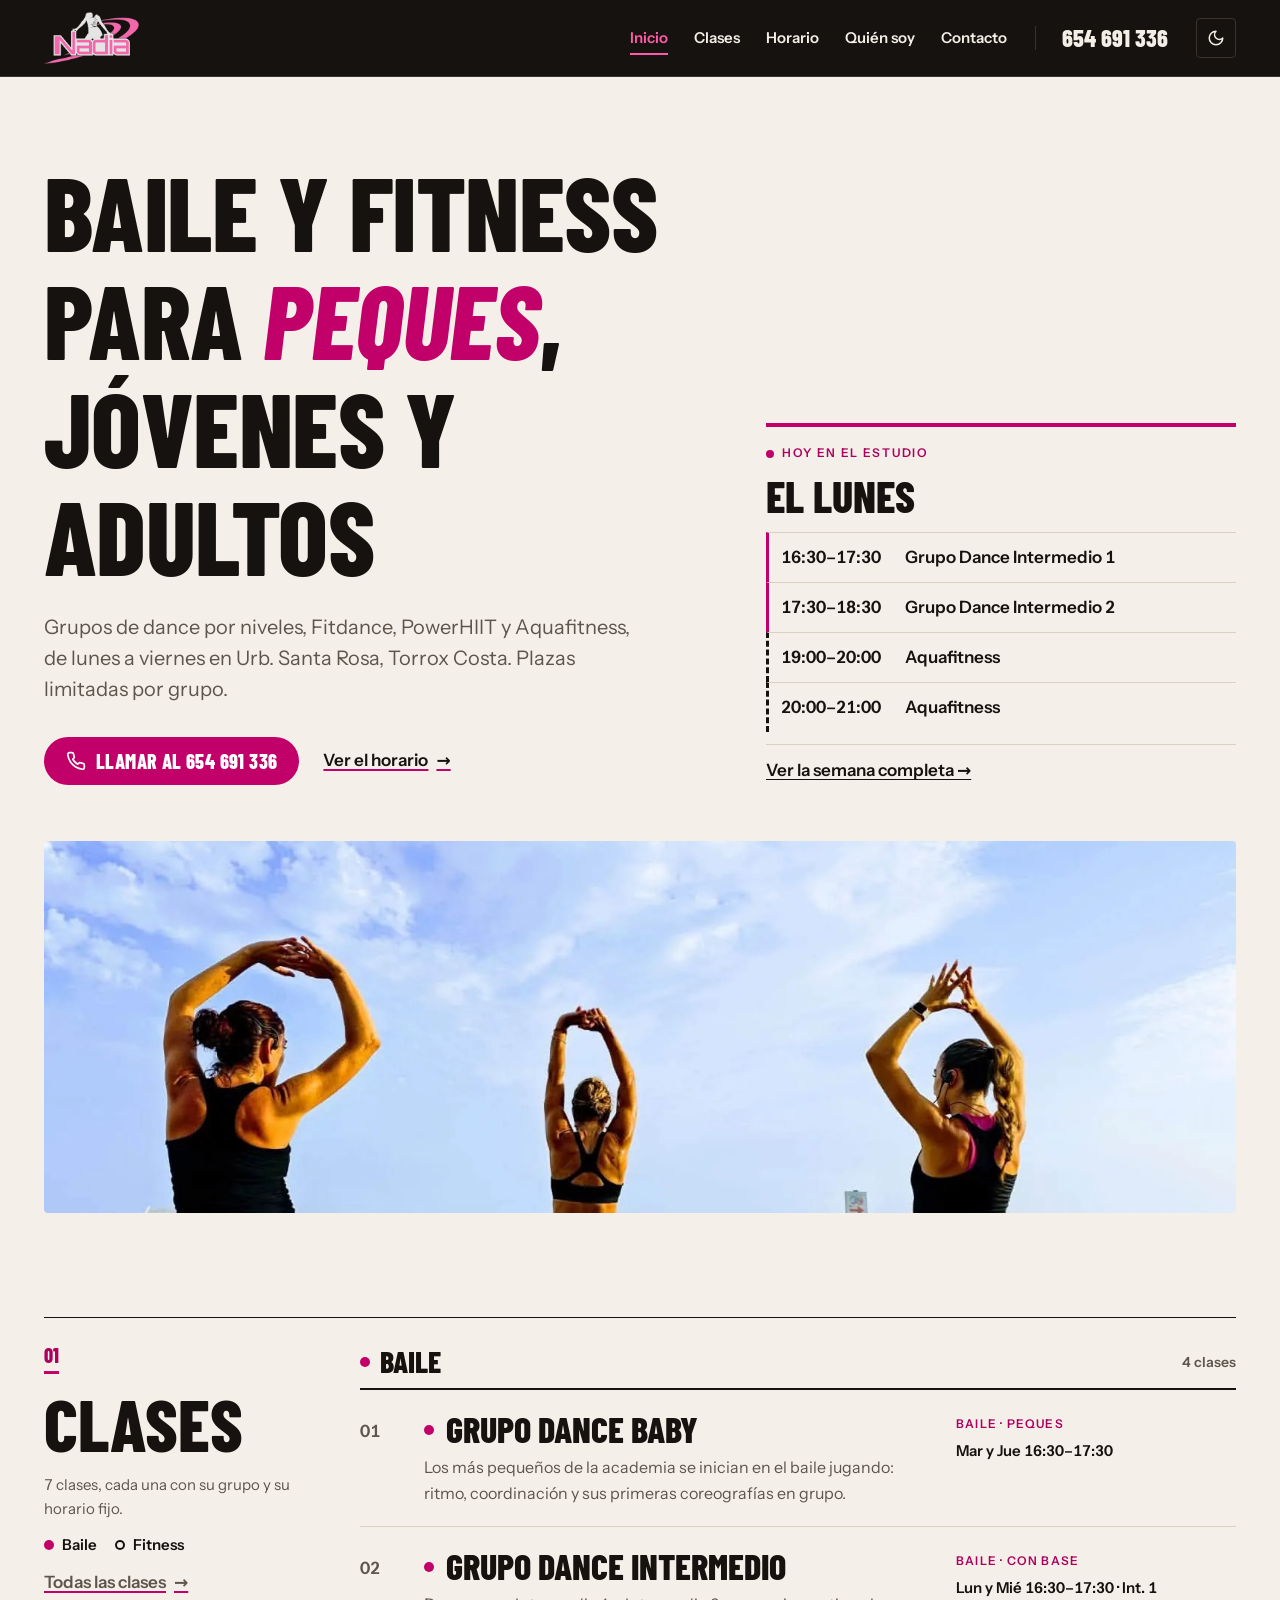
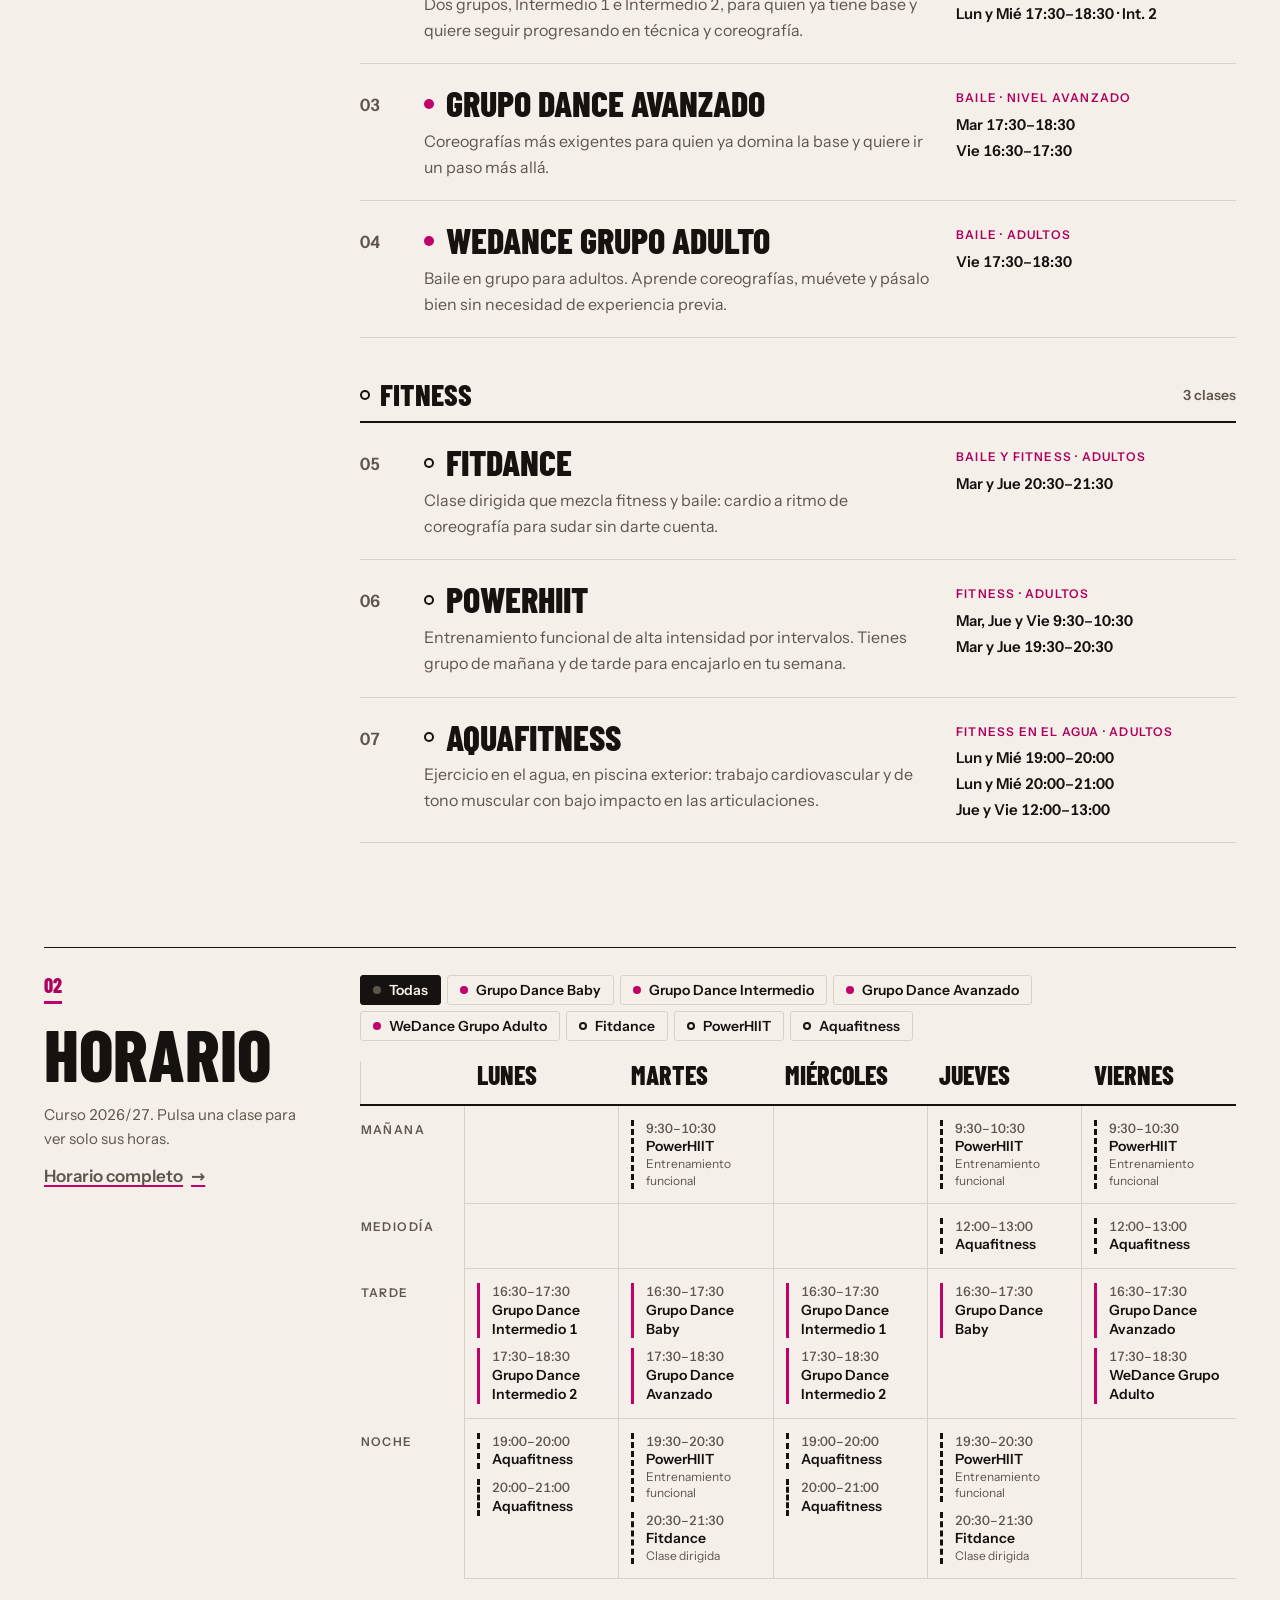
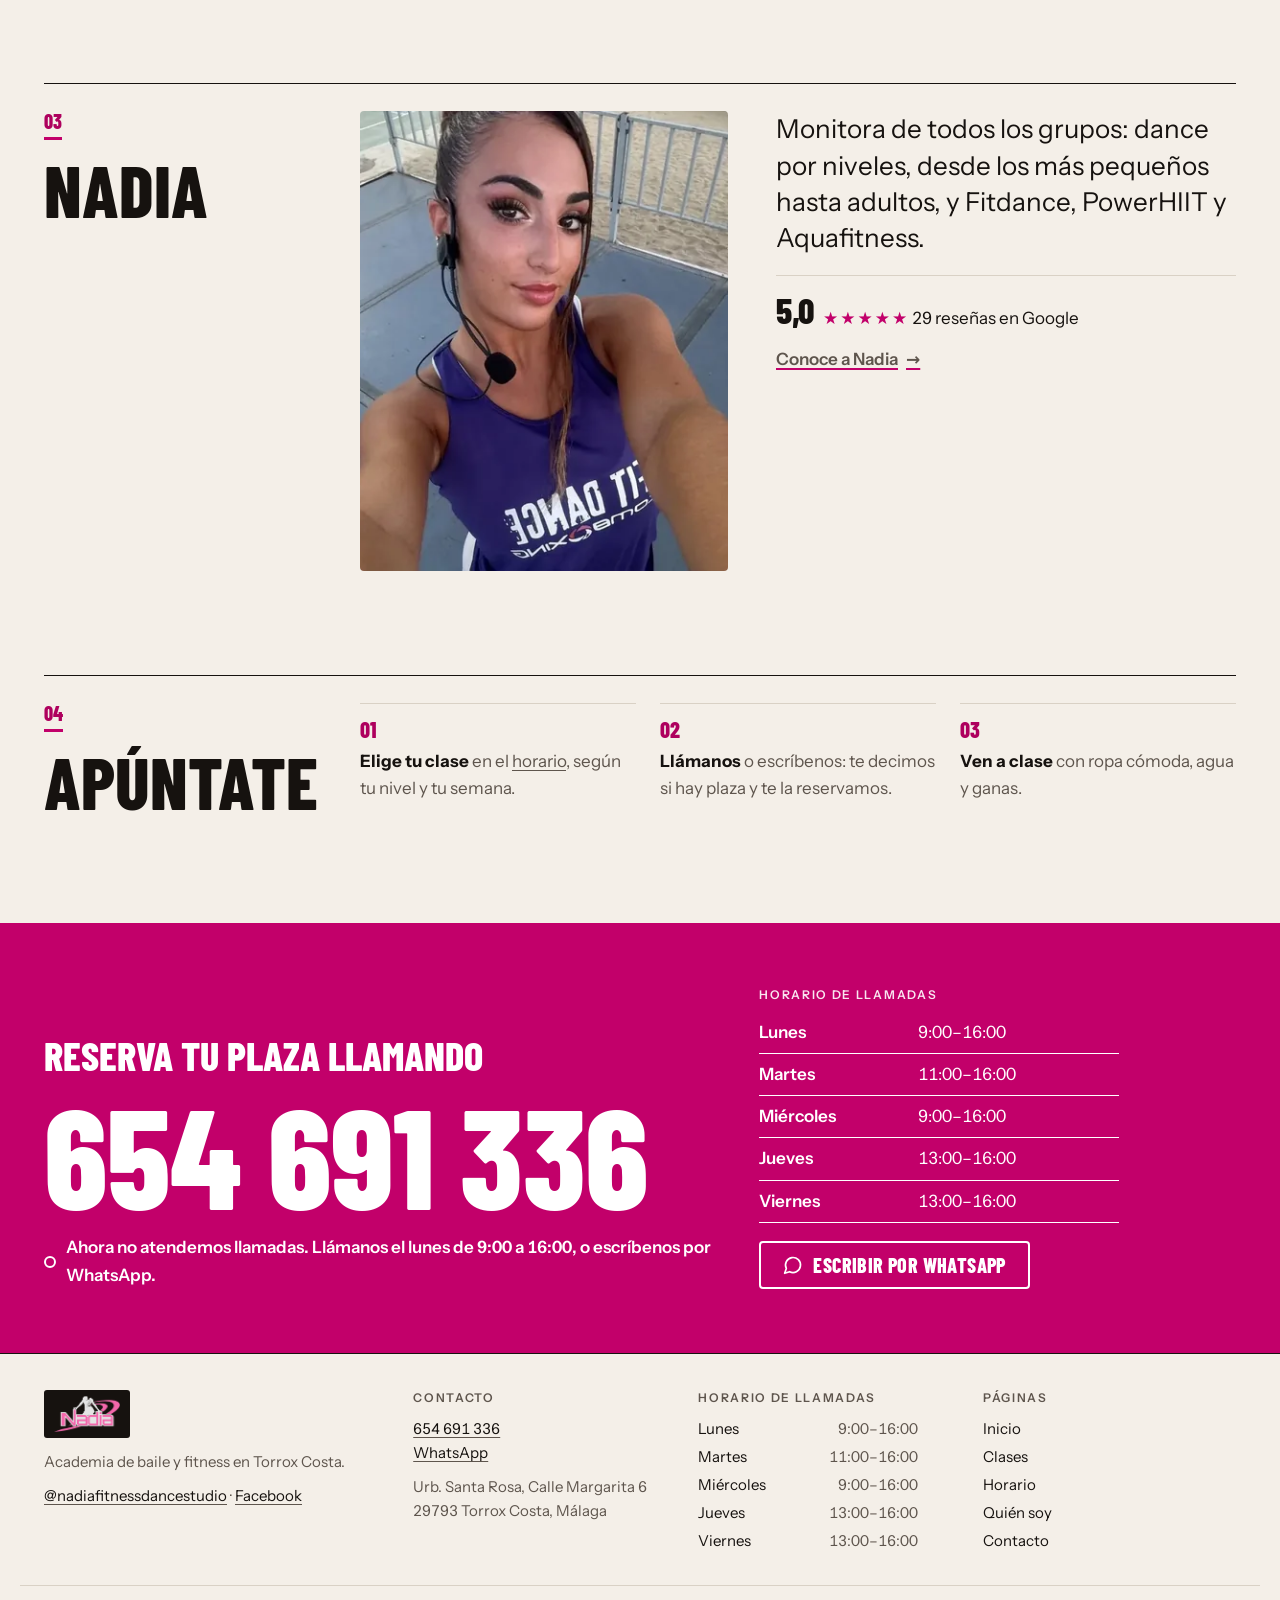
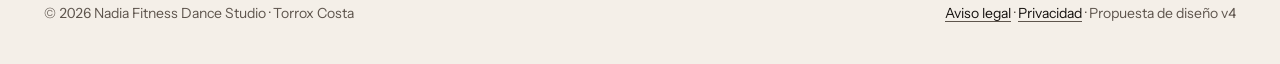
==== index.html @ 23731dae "v4: consolidated design from everything learnt in v1-v3 - v2's programme direction + v1's brand ener" ====
<!doctype html>
<html lang="es">
<head>
<meta charset="utf-8">
<meta name="viewport" content="width=device-width, initial-scale=1">
<title>Nadia Fitness Dance Studio · Baile y fitness en Torrox Costa</title>
<meta name="description" content="Academia de baile y fitness en Torrox Costa (Málaga): grupos de dance por niveles para peques, jóvenes y adultos, Fitdance, PowerHIIT y Aquafitness, de lunes a viernes.">
<!-- Design proposal v4: remove this line when it replaces the live site -->
<meta name="robots" content="noindex">
<link rel="canonical" href="https://negimaru.github.io/nadia-fitness-v4/">
<meta property="og:url" content="https://negimaru.github.io/nadia-fitness-v4/">
<meta property="og:type" content="website">
<meta property="og:locale" content="es_ES">
<meta property="og:site_name" content="Nadia Fitness Dance Studio">
<meta property="og:title" content="Nadia Fitness Dance Studio · Baile y fitness en Torrox Costa">
<meta property="og:description" content="Academia de baile y fitness en Torrox Costa (Málaga): grupos de dance por niveles para peques, jóvenes y adultos, Fitdance, PowerHIIT y Aquafitness, de lunes a viernes.">
<meta property="og:image" content="https://negimaru.github.io/nadia-fitness-v4/assets/img/og-nadia-fitness.jpg">
<meta property="og:image:width" content="1200">
<meta property="og:image:height" content="630">
<meta property="og:image:alt" content="Logotipo de Nadia Fitness Dance Studio sobre bailarines">
<meta name="twitter:card" content="summary_large_image">
<meta name="theme-color" content="#16120F">
<link rel="icon" href="assets/img/favicon.svg?v=2" type="image/svg+xml">
<link rel="apple-touch-icon" href="assets/img/apple-touch-icon.png">
<link rel="manifest" href="site.webmanifest">
<script>document.documentElement.classList.add("js");try{var t=localStorage.getItem("nf4-theme");if(t)document.documentElement.setAttribute("data-theme",t)}catch(e){}</script>
<link rel="preload" href="assets/fonts/barlow-condensed-800-normal-latin.woff2" as="font" type="font/woff2" crossorigin>
<link rel="preload" href="assets/fonts/instrument-sans-normal-latin.woff2" as="font" type="font/woff2" crossorigin>
<link rel="stylesheet" href="assets/css/fonts.css?v=1">
<link rel="stylesheet" href="assets/css/site.css?v=2">
<script type="application/ld+json">{"@context": "https://schema.org", "@type": "SportsActivityLocation", "name": "Nadia Fitness Dance Studio", "description": "Academia de baile y fitness en Torrox Costa: grupos de dance por niveles, Fitdance, PowerHIIT y Aquafitness.", "url": "https://negimaru.github.io/nadia-fitness-v4/", "telephone": "+34654691336", "image": "https://negimaru.github.io/nadia-fitness-v4/assets/img/og-nadia-fitness.jpg", "address": {"@type": "PostalAddress", "streetAddress": "Urb. Santa Rosa, Calle Margarita 6", "postalCode": "29793", "addressLocality": "Torrox Costa", "addressRegion": "Málaga", "addressCountry": "ES"}, "geo": {"@type": "GeoCoordinates", "latitude": 36.734952643097586, "longitude": -3.973681796403784}, "hasMap": "https://maps.app.goo.gl/jp69zpacG6Zni4Du5", "areaServed": ["Torrox", "Torrox Costa", "Nerja", "Algarrobo"], "sameAs": ["https://www.instagram.com/nadiafitnessdancestudio/", "https://www.facebook.com/profile.php?id=61571423443783"], "openingHoursSpecification": [{"@type": "OpeningHoursSpecification", "dayOfWeek": ["Monday", "Tuesday", "Wednesday", "Thursday", "Friday"], "opens": "09:30", "closes": "21:30"}], "makesOffer": [{"@type": "Offer", "itemOffered": {"@type": "Service", "name": "Grupo Dance Baby", "description": "Los más pequeños de la academia se inician en el baile jugando: ritmo, coordinación y sus primeras coreografías en grupo."}}, {"@type": "Offer", "itemOffered": {"@type": "Service", "name": "Grupo Dance Intermedio", "description": "Dos grupos, Intermedio 1 e Intermedio 2, para quien ya tiene base y quiere seguir progresando en técnica y coreografía."}}, {"@type": "Offer", "itemOffered": {"@type": "Service", "name": "Grupo Dance Avanzado", "description": "Coreografías más exigentes para quien ya domina la base y quiere ir un paso más allá."}}, {"@type": "Offer", "itemOffered": {"@type": "Service", "name": "WeDance Grupo Adulto", "description": "Baile en grupo para adultos. Aprende coreografías, muévete y pásalo bien sin necesidad de experiencia previa."}}, {"@type": "Offer", "itemOffered": {"@type": "Service", "name": "Fitdance", "description": "Clase dirigida que mezcla fitness y baile: cardio a ritmo de coreografía para sudar sin darte cuenta."}}, {"@type": "Offer", "itemOffered": {"@type": "Service", "name": "PowerHIIT", "description": "Entrenamiento funcional de alta intensidad por intervalos. Tienes grupo de mañana y de tarde para encajarlo en tu semana."}}, {"@type": "Offer", "itemOffered": {"@type": "Service", "name": "Aquafitness", "description": "Ejercicio en el agua, en piscina exterior: trabajo cardiovascular y de tono muscular con bajo impacto en las articulaciones."}}]}</script>
<script src="assets/js/site.js?v=1" defer></script>
</head>
<body>
<a class="skip" href="#main">Saltar al contenido</a>
<header class="band">
<div class="wrap band-in">
<a class="brand" href="./"><img src="assets/img/logo.png" alt="Nadia Fitness Dance Studio, inicio" width="110" height="60"></a>
<nav class="nav" aria-label="Principal">
<button class="burger" type="button" aria-expanded="false" aria-controls="menu" aria-label="Abrir menú"><span></span><span></span><span></span></button>
<ul id="menu"><li><a href="./" aria-current="page"><span class="n n-blank" aria-hidden="true">00</span>Inicio</a></li><li><a href="clases/"><span class="n" aria-hidden="true">01</span>Clases</a></li><li><a href="horario/"><span class="n" aria-hidden="true">02</span>Horario</a></li><li><a href="quien-soy/"><span class="n" aria-hidden="true">03</span>Quién soy</a></li><li><a href="contacto/"><span class="n" aria-hidden="true">04</span>Contacto</a></li><li class="menu-phone"><a href="tel:+34654691336">654 691 336</a></li></ul>
</nav>
<a class="band-phone" href="tel:+34654691336">654 691 336</a>
<button class="theme" type="button" aria-label="Cambiar a modo oscuro"><svg class="i i-moon" viewBox="0 0 24 24" fill="none" stroke="currentColor" stroke-width="2" stroke-linecap="round" stroke-linejoin="round" aria-hidden="true"><path d="M12 3a6 6 0 0 0 9 9 9 9 0 1 1-9-9Z"/></svg><svg class="i i-sun" viewBox="0 0 24 24" fill="none" stroke="currentColor" stroke-width="2" stroke-linecap="round" stroke-linejoin="round" aria-hidden="true"><circle cx="12" cy="12" r="4"/><path d="M12 2v2M12 20v2M4.93 4.93l1.41 1.41M17.66 17.66l1.41 1.41M2 12h2M20 12h2M6.34 17.66l-1.41 1.41M19.07 4.93l-1.41 1.41"/></svg></button>
</div>
</header>
<main id="main">
<section class="hero wrap">
<div class="hero-copy">
<h1>Baile y fitness para <em>peques</em>, jóvenes y adultos</h1>
<p class="lead">Grupos de dance por niveles, Fitdance, PowerHIIT y Aquafitness, de lunes a viernes en Urb. Santa Rosa, Torrox Costa. Plazas limitadas por grupo.</p>
<p class="hero-actions"><a class="btn-primary" href="tel:+34654691336"><svg class="i" viewBox="0 0 24 24" fill="none" stroke="currentColor" stroke-width="2" stroke-linecap="round" stroke-linejoin="round" aria-hidden="true"><path d="M22 16.92v3a2 2 0 0 1-2.18 2 19.79 19.79 0 0 1-8.63-3.07 19.5 19.5 0 0 1-6-6 19.79 19.79 0 0 1-3.07-8.67A2 2 0 0 1 4.11 2h3a2 2 0 0 1 2 1.72 12.84 12.84 0 0 0 .7 2.81 2 2 0 0 1-.45 2.11L8.09 9.91a16 16 0 0 0 6 6l1.27-1.27a2 2 0 0 1 2.11-.45 12.84 12.84 0 0 0 2.81.7A2 2 0 0 1 22 16.92z"/></svg>Llamar al 654 691 336</a><a class="link-cta" href="horario/">Ver el horario <span aria-hidden="true">→</span></a></p>
</div>
<aside class="today" aria-labelledby="today-title">
<p class="label"><span class="live" aria-hidden="true"></span>Hoy en el estudio</p>
<h2 class="today-date" id="today-title">De lunes a viernes</h2>
<p class="today-fallback">Clases de 9:30 a 21:30.</p>
<ol class="today-list"></ol>
<p class="today-foot"><a href="horario/">Ver la semana completa →</a></p>
</aside>
</section>
<figure class="wrap banner"><img class="banner-img" src="assets/img/clase-aire-libre-1.webp" srcset="assets/img/clase-aire-libre-1-800.webp 800w, assets/img/clase-aire-libre-1.webp 1600w" sizes="(max-width: 860px) 100vw, 1200px" alt="Tres monitoras de espaldas, con los brazos en alto, dirigen una clase de baile al aire libre junto al mar" width="1600" height="500" loading="lazy"></figure>
<section class="sec wrap" id="clases" aria-labelledby="clases-title">
<div class="sec-label"><span class="sec-num">01</span><h2 id="clases-title">Clases</h2><p>7 clases, cada una con su grupo y su horario fijo.</p><p class="legend"><span><span class="dot dot-dance" aria-hidden="true"></span>Baile</span><span><span class="dot dot-fit" aria-hidden="true"></span>Fitness</span></p><p><a class="link-cta" href="clases/">Todas las clases <span aria-hidden="true">→</span></a></p></div>
<div class="sec-body">
<div class="cl-group"><h3 class="cl-group-title"><span class="dot dot-dance" aria-hidden="true"></span>Baile <span class="count">4 clases</span></h3>
<ol class="cl-list" start="1"><li class="cl-row">
<span class="cl-num">01</span>
<div class="cl-main">
<h4 class="cl-name"><span class="dot dot-dance" aria-hidden="true"></span><a href="clases/#dance-baby">Grupo Dance Baby</a></h4>
<p class="cl-desc">Los más pequeños de la academia se inician en el baile jugando: ritmo, coordinación y sus primeras coreografías en grupo.</p>
</div>
<div class="cl-meta"><p class="cl-aud">Baile · Peques</p><ul class="cl-when"><li>Mar y Jue 16:30–17:30</li></ul></div>
</li>
<li class="cl-row">
<span class="cl-num">02</span>
<div class="cl-main">
<h4 class="cl-name"><span class="dot dot-dance" aria-hidden="true"></span><a href="clases/#dance-intermedio">Grupo Dance Intermedio</a></h4>
<p class="cl-desc">Dos grupos, Intermedio 1 e Intermedio 2, para quien ya tiene base y quiere seguir progresando en técnica y coreografía.</p>
</div>
<div class="cl-meta"><p class="cl-aud">Baile · Con base</p><ul class="cl-when"><li>Lun y Mié 16:30–17:30 · Int. 1</li><li>Lun y Mié 17:30–18:30 · Int. 2</li></ul></div>
</li>
<li class="cl-row">
<span class="cl-num">03</span>
<div class="cl-main">
<h4 class="cl-name"><span class="dot dot-dance" aria-hidden="true"></span><a href="clases/#dance-avanzado">Grupo Dance Avanzado</a></h4>
<p class="cl-desc">Coreografías más exigentes para quien ya domina la base y quiere ir un paso más allá.</p>
</div>
<div class="cl-meta"><p class="cl-aud">Baile · Nivel avanzado</p><ul class="cl-when"><li>Mar 17:30–18:30</li><li>Vie 16:30–17:30</li></ul></div>
</li>
<li class="cl-row">
<span class="cl-num">04</span>
<div class="cl-main">
<h4 class="cl-name"><span class="dot dot-dance" aria-hidden="true"></span><a href="clases/#wedance-adultos">WeDance Grupo Adulto</a></h4>
<p class="cl-desc">Baile en grupo para adultos. Aprende coreografías, muévete y pásalo bien sin necesidad de experiencia previa.</p>
</div>
<div class="cl-meta"><p class="cl-aud">Baile · Adultos</p><ul class="cl-when"><li>Vie 17:30–18:30</li></ul></div>
</li></ol>
</div>
<div class="cl-group"><h3 class="cl-group-title"><span class="dot dot-fit" aria-hidden="true"></span>Fitness <span class="count">3 clases</span></h3>
<ol class="cl-list" start="5"><li class="cl-row">
<span class="cl-num">05</span>
<div class="cl-main">
<h4 class="cl-name"><span class="dot dot-fit" aria-hidden="true"></span><a href="clases/#fitdance">Fitdance</a></h4>
<p class="cl-desc">Clase dirigida que mezcla fitness y baile: cardio a ritmo de coreografía para sudar sin darte cuenta.</p>
</div>
<div class="cl-meta"><p class="cl-aud">Baile y fitness · Adultos</p><ul class="cl-when"><li>Mar y Jue 20:30–21:30</li></ul></div>
</li>
<li class="cl-row">
<span class="cl-num">06</span>
<div class="cl-main">
<h4 class="cl-name"><span class="dot dot-fit" aria-hidden="true"></span><a href="clases/#powerhiit">PowerHIIT</a></h4>
<p class="cl-desc">Entrenamiento funcional de alta intensidad por intervalos. Tienes grupo de mañana y de tarde para encajarlo en tu semana.</p>
</div>
<div class="cl-meta"><p class="cl-aud">Fitness · Adultos</p><ul class="cl-when"><li>Mar, Jue y Vie 9:30–10:30</li><li>Mar y Jue 19:30–20:30</li></ul></div>
</li>
<li class="cl-row">
<span class="cl-num">07</span>
<div class="cl-main">
<h4 class="cl-name"><span class="dot dot-fit" aria-hidden="true"></span><a href="clases/#aquafitness">Aquafitness</a></h4>
<p class="cl-desc">Ejercicio en el agua, en piscina exterior: trabajo cardiovascular y de tono muscular con bajo impacto en las articulaciones.</p>
</div>
<div class="cl-meta"><p class="cl-aud">Fitness en el agua · Adultos</p><ul class="cl-when"><li>Lun y Mié 19:00–20:00</li><li>Lun y Mié 20:00–21:00</li><li>Jue y Vie 12:00–13:00</li></ul></div>
</li></ol>
</div>
</div>
</section>
<section class="sec wrap" id="horario" aria-labelledby="horario-title">
<div class="sec-label"><span class="sec-num">02</span><h2 id="horario-title">Horario</h2><p>Curso 2026/27. Pulsa una clase para ver solo sus horas.</p><p><a class="link-cta" href="horario/">Horario completo <span aria-hidden="true">→</span></a></p></div>
<div class="sec-body">
<div class="timetable" data-timetable>
<div class="filters" role="group" aria-label="Filtrar el horario por clase"><button type="button" class="filter" data-class="" aria-pressed="true">Todas</button><button type="button" class="filter f-dance" data-class="dance-baby" aria-pressed="false">Grupo Dance Baby</button><button type="button" class="filter f-dance" data-class="dance-intermedio" aria-pressed="false">Grupo Dance Intermedio</button><button type="button" class="filter f-dance" data-class="dance-avanzado" aria-pressed="false">Grupo Dance Avanzado</button><button type="button" class="filter f-dance" data-class="wedance-adultos" aria-pressed="false">WeDance Grupo Adulto</button><button type="button" class="filter f-fit" data-class="fitdance" aria-pressed="false">Fitdance</button><button type="button" class="filter f-fit" data-class="powerhiit" aria-pressed="false">PowerHIIT</button><button type="button" class="filter f-fit" data-class="aquafitness" aria-pressed="false">Aquafitness</button></div>
<p class="sr-only" aria-live="polite" data-filter-status></p>
<table class="tt"><caption class="sr-only">Horario semanal de clases, de lunes a viernes</caption>
<thead><tr><td></td><th scope="col">Lunes</th><th scope="col">Martes</th><th scope="col">Miércoles</th><th scope="col">Jueves</th><th scope="col">Viernes</th></tr></thead><tbody><tr><th scope="row">Mañana</th><td></td><td><ul><li class="tt-item tt-fit" data-class="powerhiit"><time>9:30–10:30</time>PowerHIIT<small>Entrenamiento funcional</small></li></ul></td><td></td><td><ul><li class="tt-item tt-fit" data-class="powerhiit"><time>9:30–10:30</time>PowerHIIT<small>Entrenamiento funcional</small></li></ul></td><td><ul><li class="tt-item tt-fit" data-class="powerhiit"><time>9:30–10:30</time>PowerHIIT<small>Entrenamiento funcional</small></li></ul></td></tr><tr><th scope="row">Mediodía</th><td></td><td></td><td></td><td><ul><li class="tt-item tt-fit" data-class="aquafitness"><time>12:00–13:00</time>Aquafitness</li></ul></td><td><ul><li class="tt-item tt-fit" data-class="aquafitness"><time>12:00–13:00</time>Aquafitness</li></ul></td></tr><tr><th scope="row">Tarde</th><td><ul><li class="tt-item tt-dance" data-class="dance-intermedio"><time>16:30–17:30</time>Grupo Dance Intermedio 1</li><li class="tt-item tt-dance" data-class="dance-intermedio"><time>17:30–18:30</time>Grupo Dance Intermedio 2</li></ul></td><td><ul><li class="tt-item tt-dance" data-class="dance-baby"><time>16:30–17:30</time>Grupo Dance Baby</li><li class="tt-item tt-dance" data-class="dance-avanzado"><time>17:30–18:30</time>Grupo Dance Avanzado</li></ul></td><td><ul><li class="tt-item tt-dance" data-class="dance-intermedio"><time>16:30–17:30</time>Grupo Dance Intermedio 1</li><li class="tt-item tt-dance" data-class="dance-intermedio"><time>17:30–18:30</time>Grupo Dance Intermedio 2</li></ul></td><td><ul><li class="tt-item tt-dance" data-class="dance-baby"><time>16:30–17:30</time>Grupo Dance Baby</li></ul></td><td><ul><li class="tt-item tt-dance" data-class="dance-avanzado"><time>16:30–17:30</time>Grupo Dance Avanzado</li><li class="tt-item tt-dance" data-class="wedance-adultos"><time>17:30–18:30</time>WeDance Grupo Adulto</li></ul></td></tr><tr><th scope="row">Noche</th><td><ul><li class="tt-item tt-fit" data-class="aquafitness"><time>19:00–20:00</time>Aquafitness</li><li class="tt-item tt-fit" data-class="aquafitness"><time>20:00–21:00</time>Aquafitness</li></ul></td><td><ul><li class="tt-item tt-fit" data-class="powerhiit"><time>19:30–20:30</time>PowerHIIT<small>Entrenamiento funcional</small></li><li class="tt-item tt-fit" data-class="fitdance"><time>20:30–21:30</time>Fitdance<small>Clase dirigida</small></li></ul></td><td><ul><li class="tt-item tt-fit" data-class="aquafitness"><time>19:00–20:00</time>Aquafitness</li><li class="tt-item tt-fit" data-class="aquafitness"><time>20:00–21:00</time>Aquafitness</li></ul></td><td><ul><li class="tt-item tt-fit" data-class="powerhiit"><time>19:30–20:30</time>PowerHIIT<small>Entrenamiento funcional</small></li><li class="tt-item tt-fit" data-class="fitdance"><time>20:30–21:30</time>Fitdance<small>Clase dirigida</small></li></ul></td><td></td></tr></tbody></table>
<div class="tt-tabs" role="tablist" aria-label="Día de la semana"><button type="button" class="tt-tab" role="tab" id="tt-t0" aria-controls="tt-p0" aria-selected="false" tabindex="-1"><b>Lun</b><span>4 clases</span></button><button type="button" class="tt-tab" role="tab" id="tt-t1" aria-controls="tt-p1" aria-selected="false" tabindex="-1"><b>Mar</b><span>5 clases</span></button><button type="button" class="tt-tab" role="tab" id="tt-t2" aria-controls="tt-p2" aria-selected="false" tabindex="-1"><b>Mié</b><span>4 clases</span></button><button type="button" class="tt-tab" role="tab" id="tt-t3" aria-controls="tt-p3" aria-selected="false" tabindex="-1"><b>Jue</b><span>5 clases</span></button><button type="button" class="tt-tab" role="tab" id="tt-t4" aria-controls="tt-p4" aria-selected="false" tabindex="-1"><b>Vie</b><span>4 clases</span></button></div>
<div class="tt-days"><div class="tt-day" id="tt-p0" role="tabpanel" aria-labelledby="tt-t0"><h3>Lunes</h3><ul><li class="tt-item tt-dance" data-class="dance-intermedio"><time>16:30–17:30</time>Grupo Dance Intermedio 1</li><li class="tt-item tt-dance" data-class="dance-intermedio"><time>17:30–18:30</time>Grupo Dance Intermedio 2</li><li class="tt-item tt-fit" data-class="aquafitness"><time>19:00–20:00</time>Aquafitness</li><li class="tt-item tt-fit" data-class="aquafitness"><time>20:00–21:00</time>Aquafitness</li></ul></div><div class="tt-day" id="tt-p1" role="tabpanel" aria-labelledby="tt-t1"><h3>Martes</h3><ul><li class="tt-item tt-fit" data-class="powerhiit"><time>9:30–10:30</time>PowerHIIT<small>Entrenamiento funcional</small></li><li class="tt-item tt-dance" data-class="dance-baby"><time>16:30–17:30</time>Grupo Dance Baby</li><li class="tt-item tt-dance" data-class="dance-avanzado"><time>17:30–18:30</time>Grupo Dance Avanzado</li><li class="tt-item tt-fit" data-class="powerhiit"><time>19:30–20:30</time>PowerHIIT<small>Entrenamiento funcional</small></li><li class="tt-item tt-fit" data-class="fitdance"><time>20:30–21:30</time>Fitdance<small>Clase dirigida</small></li></ul></div><div class="tt-day" id="tt-p2" role="tabpanel" aria-labelledby="tt-t2"><h3>Miércoles</h3><ul><li class="tt-item tt-dance" data-class="dance-intermedio"><time>16:30–17:30</time>Grupo Dance Intermedio 1</li><li class="tt-item tt-dance" data-class="dance-intermedio"><time>17:30–18:30</time>Grupo Dance Intermedio 2</li><li class="tt-item tt-fit" data-class="aquafitness"><time>19:00–20:00</time>Aquafitness</li><li class="tt-item tt-fit" data-class="aquafitness"><time>20:00–21:00</time>Aquafitness</li></ul></div><div class="tt-day" id="tt-p3" role="tabpanel" aria-labelledby="tt-t3"><h3>Jueves</h3><ul><li class="tt-item tt-fit" data-class="powerhiit"><time>9:30–10:30</time>PowerHIIT<small>Entrenamiento funcional</small></li><li class="tt-item tt-fit" data-class="aquafitness"><time>12:00–13:00</time>Aquafitness</li><li class="tt-item tt-dance" data-class="dance-baby"><time>16:30–17:30</time>Grupo Dance Baby</li><li class="tt-item tt-fit" data-class="powerhiit"><time>19:30–20:30</time>PowerHIIT<small>Entrenamiento funcional</small></li><li class="tt-item tt-fit" data-class="fitdance"><time>20:30–21:30</time>Fitdance<small>Clase dirigida</small></li></ul></div><div class="tt-day" id="tt-p4" role="tabpanel" aria-labelledby="tt-t4"><h3>Viernes</h3><ul><li class="tt-item tt-fit" data-class="powerhiit"><time>9:30–10:30</time>PowerHIIT<small>Entrenamiento funcional</small></li><li class="tt-item tt-fit" data-class="aquafitness"><time>12:00–13:00</time>Aquafitness</li><li class="tt-item tt-dance" data-class="dance-avanzado"><time>16:30–17:30</time>Grupo Dance Avanzado</li><li class="tt-item tt-dance" data-class="wedance-adultos"><time>17:30–18:30</time>WeDance Grupo Adulto</li></ul></div></div>
</div>
</div>
</section>
<section class="sec wrap" id="nadia" aria-labelledby="nadia-title">
<div class="sec-label"><span class="sec-num">03</span><h2 id="nadia-title">Nadia</h2></div>
<div class="sec-body">
<div class="nadia">
<img class="nadia-photo" src="assets/img/monitora-fitdance.webp" srcset="assets/img/monitora-fitdance-480.webp 480w, assets/img/monitora-fitdance.webp 840w" sizes="(max-width: 860px) 100vw, 420px" alt="Nadia, monitora de Nadia Fitness Dance Studio, con micrófono antes de una clase" width="840" height="840" loading="lazy">
<div>
<p class="big">Monitora de todos los grupos: dance por niveles, desde los más pequeños hasta adultos, y Fitdance, PowerHIIT y Aquafitness.</p>
<p class="rating"><a href="https://www.google.com/maps/search/?api=1&amp;query=Nadia%20Fitness%20Dance%20Studio%20Torrox" target="_blank" rel="noopener"><b>5,0</b> <span class="stars" aria-hidden="true">★★★★★</span> 29 reseñas en Google<span class="sr-only"> (se abre en otra pestaña)</span></a></p>
<p><a class="link-cta" href="quien-soy/">Conoce a Nadia <span aria-hidden="true">→</span></a></p>
</div>
</div>
</div>
</section>
<section class="sec wrap" id="apuntate" aria-labelledby="apuntate-title">
<div class="sec-label"><span class="sec-num">04</span><h2 id="apuntate-title">Apúntate</h2></div>
<div class="sec-body">
<ol class="steps">
<li><b>Elige tu clase</b> en el <a href="horario/">horario</a>, según tu nivel y tu semana.</li>
<li><b>Llámanos</b> o escríbenos: te decimos si hay plaza y te la reservamos.</li>
<li><b>Ven a clase</b> con ropa cómoda, agua y ganas.</li>
</ol>
</div>
</section>
<section class="phone-block" aria-labelledby="phone-title">
<div class="wrap phone-in">
<div>
<h2 id="phone-title" class="phone-title">Reserva tu plaza llamando</h2>
<a class="phone-xl" href="tel:+34654691336">654 691 336</a>
<p class="call-status" data-call-status></p>
</div>
<div class="phone-side">
<h3 class="label">Horario de llamadas</h3>
<table class="calls"><tbody><tr><th scope="row">Lunes</th><td>9:00–16:00</td></tr><tr><th scope="row">Martes</th><td>11:00–16:00</td></tr><tr><th scope="row">Miércoles</th><td>9:00–16:00</td></tr><tr><th scope="row">Jueves</th><td>13:00–16:00</td></tr><tr><th scope="row">Viernes</th><td>13:00–16:00</td></tr></tbody></table>
<p><a class="btn btn-on-pink" href="https://wa.me/34654691336?text=%C2%A1Hola%21%20Quiero%20informaci%C3%B3n%20sobre%20las%20clases." target="_blank" rel="noopener"><svg class="i" viewBox="0 0 24 24" fill="none" stroke="currentColor" stroke-width="2" stroke-linecap="round" stroke-linejoin="round" aria-hidden="true"><path d="M7.9 20A9 9 0 1 0 4 16.1L2 22Z"/></svg>Escribir por WhatsApp<span class="sr-only"> (se abre en otra pestaña)</span></a></p>
</div>
</div>
</section>
</main>
<footer class="foot">
<div class="wrap foot-grid">
<div><img class="foot-logo" src="assets/img/logo.png" alt="" width="110" height="60" loading="lazy">
<p>Academia de baile y fitness en Torrox Costa.</p>
<p><a href="https://www.instagram.com/nadiafitnessdancestudio/" target="_blank" rel="noopener">@nadiafitnessdancestudio<span class="sr-only"> (se abre en otra pestaña)</span></a> · <a href="https://www.facebook.com/profile.php?id=61571423443783" target="_blank" rel="noopener">Facebook<span class="sr-only"> (se abre en otra pestaña)</span></a></p></div>
<div><h2 class="label">Contacto</h2><p><a href="tel:+34654691336">654 691 336</a><br><a href="https://wa.me/34654691336?text=%C2%A1Hola%21%20Quiero%20informaci%C3%B3n%20sobre%20las%20clases." target="_blank" rel="noopener">WhatsApp<span class="sr-only"> (se abre en otra pestaña)</span></a></p>
<p>Urb. Santa Rosa, Calle Margarita 6<br>29793 Torrox Costa, Málaga</p></div>
<div><h2 class="label">Horario de llamadas</h2><ul class="foot-calls"><li><span>Lunes</span><span>9:00–16:00</span></li><li><span>Martes</span><span>11:00–16:00</span></li><li><span>Miércoles</span><span>9:00–16:00</span></li><li><span>Jueves</span><span>13:00–16:00</span></li><li><span>Viernes</span><span>13:00–16:00</span></li></ul></div>
<div><h2 class="label">Páginas</h2><ul class="foot-pages"><li><a href="./">Inicio</a></li><li><a href="clases/">Clases</a></li><li><a href="horario/">Horario</a></li><li><a href="quien-soy/">Quién soy</a></li><li><a href="contacto/">Contacto</a></li></ul></div>
</div>
<div class="wrap foot-legal"><p>© <span id="year">2026</span> Nadia Fitness Dance Studio · Torrox Costa</p>
<p><a href="aviso-legal/">Aviso legal</a> · <a href="privacidad/">Privacidad</a> · Propuesta de diseño v4</p></div>
<nav class="callbar" aria-label="Contacto rápido"><a class="callbar-call" href="tel:+34654691336"><svg class="i" viewBox="0 0 24 24" fill="none" stroke="currentColor" stroke-width="2" stroke-linecap="round" stroke-linejoin="round" aria-hidden="true"><path d="M22 16.92v3a2 2 0 0 1-2.18 2 19.79 19.79 0 0 1-8.63-3.07 19.5 19.5 0 0 1-6-6 19.79 19.79 0 0 1-3.07-8.67A2 2 0 0 1 4.11 2h3a2 2 0 0 1 2 1.72 12.84 12.84 0 0 0 .7 2.81 2 2 0 0 1-.45 2.11L8.09 9.91a16 16 0 0 0 6 6l1.27-1.27a2 2 0 0 1 2.11-.45 12.84 12.84 0 0 0 2.81.7A2 2 0 0 1 22 16.92z"/></svg>Llamar</a><a class="callbar-wa" href="https://wa.me/34654691336?text=%C2%A1Hola%21%20Quiero%20informaci%C3%B3n%20sobre%20las%20clases." target="_blank" rel="noopener"><svg class="i" viewBox="0 0 24 24" fill="none" stroke="currentColor" stroke-width="2" stroke-linecap="round" stroke-linejoin="round" aria-hidden="true"><path d="M7.9 20A9 9 0 1 0 4 16.1L2 22Z"/></svg>WhatsApp<span class="sr-only"> (se abre en otra pestaña)</span></a></nav>
</footer>
<script type="application/json" id="nf-data">{"days": ["Lunes", "Martes", "Miércoles", "Jueves", "Viernes"], "callHours": [{"day": 0, "from": "9:00", "to": "16:00"}, {"day": 1, "from": "11:00", "to": "16:00"}, {"day": 2, "from": "9:00", "to": "16:00"}, {"day": 3, "from": "13:00", "to": "16:00"}, {"day": 4, "from": "13:00", "to": "16:00"}], "whatsapp": "https://wa.me/34654691336?text=%C2%A1Hola%21%20Quiero%20informaci%C3%B3n%20sobre%20las%20clases.", "sessions": [{"day": 1, "start": "9:30", "end": "10:30", "name": "PowerHIIT", "note": "Entrenamiento funcional", "type": "fit"}, {"day": 3, "start": "9:30", "end": "10:30", "name": "PowerHIIT", "note": "Entrenamiento funcional", "type": "fit"}, {"day": 4, "start": "9:30", "end": "10:30", "name": "PowerHIIT", "note": "Entrenamiento funcional", "type": "fit"}, {"day": 3, "start": "12:00", "end": "13:00", "name": "Aquafitness", "note": "", "type": "fit"}, {"day": 4, "start": "12:00", "end": "13:00", "name": "Aquafitness", "note": "", "type": "fit"}, {"day": 0, "start": "16:30", "end": "17:30", "name": "Grupo Dance Intermedio 1", "note": "", "type": "dance"}, {"day": 1, "start": "16:30", "end": "17:30", "name": "Grupo Dance Baby", "note": "", "type": "dance"}, {"day": 2, "start": "16:30", "end": "17:30", "name": "Grupo Dance Intermedio 1", "note": "", "type": "dance"}, {"day": 3, "start": "16:30", "end": "17:30", "name": "Grupo Dance Baby", "note": "", "type": "dance"}, {"day": 4, "start": "16:30", "end": "17:30", "name": "Grupo Dance Avanzado", "note": "", "type": "dance"}, {"day": 0, "start": "17:30", "end": "18:30", "name": "Grupo Dance Intermedio 2", "note": "", "type": "dance"}, {"day": 1, "start": "17:30", "end": "18:30", "name": "Grupo Dance Avanzado", "note": "", "type": "dance"}, {"day": 2, "start": "17:30", "end": "18:30", "name": "Grupo Dance Intermedio 2", "note": "", "type": "dance"}, {"day": 4, "start": "17:30", "end": "18:30", "name": "WeDance Grupo Adulto", "note": "", "type": "dance"}, {"day": 0, "start": "19:00", "end": "20:00", "name": "Aquafitness", "note": "", "type": "fit"}, {"day": 1, "start": "19:30", "end": "20:30", "name": "PowerHIIT", "note": "Entrenamiento funcional", "type": "fit"}, {"day": 2, "start": "19:00", "end": "20:00", "name": "Aquafitness", "note": "", "type": "fit"}, {"day": 3, "start": "19:30", "end": "20:30", "name": "PowerHIIT", "note": "Entrenamiento funcional", "type": "fit"}, {"day": 0, "start": "20:00", "end": "21:00", "name": "Aquafitness", "note": "", "type": "fit"}, {"day": 1, "start": "20:30", "end": "21:30", "name": "Fitdance", "note": "Clase dirigida", "type": "fit"}, {"day": 2, "start": "20:00", "end": "21:00", "name": "Aquafitness", "note": "", "type": "fit"}, {"day": 3, "start": "20:30", "end": "21:30", "name": "Fitdance", "note": "Clase dirigida", "type": "fit"}]}</script>
</body>
</html>
---- assets/css/fonts.css ----
/* Self-hosted fonts (SIL Open Font License 1.1): Barlow Condensed 800 (display), Instrument Sans (text). */
/* latin-ext */
@font-face {
  font-family: 'Barlow Condensed';
  font-style: italic;
  font-weight: 800;
  font-display: swap;
  src: url(../fonts/barlow-condensed-800-italic-latin-ext.woff2) format('woff2');
  unicode-range: U+0100-02BA, U+02BD-02C5, U+02C7-02CC, U+02CE-02D7, U+02DD-02FF, U+0304, U+0308, U+0329, U+1D00-1DBF, U+1E00-1E9F, U+1EF2-1EFF, U+2020, U+20A0-20AB, U+20AD-20C4, U+2113, U+2C60-2C7F, U+A720-A7FF;
}
/* latin */
@font-face {
  font-family: 'Barlow Condensed';
  font-style: italic;
  font-weight: 800;
  font-display: swap;
  src: url(../fonts/barlow-condensed-800-italic-latin.woff2) format('woff2');
  unicode-range: U+0000-00FF, U+0131, U+0152-0153, U+02BB-02BC, U+02C6, U+02DA, U+02DC, U+0304, U+0308, U+0329, U+2000-206F, U+20AC, U+2122, U+2191, U+2193, U+2212, U+2215, U+FEFF, U+FFFD;
}
/* latin-ext */
@font-face {
  font-family: 'Barlow Condensed';
  font-style: normal;
  font-weight: 800;
  font-display: swap;
  src: url(../fonts/barlow-condensed-800-normal-latin-ext.woff2) format('woff2');
  unicode-range: U+0100-02BA, U+02BD-02C5, U+02C7-02CC, U+02CE-02D7, U+02DD-02FF, U+0304, U+0308, U+0329, U+1D00-1DBF, U+1E00-1E9F, U+1EF2-1EFF, U+2020, U+20A0-20AB, U+20AD-20C4, U+2113, U+2C60-2C7F, U+A720-A7FF;
}
/* latin */
@font-face {
  font-family: 'Barlow Condensed';
  font-style: normal;
  font-weight: 800;
  font-display: swap;
  src: url(../fonts/barlow-condensed-800-normal-latin.woff2) format('woff2');
  unicode-range: U+0000-00FF, U+0131, U+0152-0153, U+02BB-02BC, U+02C6, U+02DA, U+02DC, U+0304, U+0308, U+0329, U+2000-206F, U+20AC, U+2122, U+2191, U+2193, U+2212, U+2215, U+FEFF, U+FFFD;
}
/* latin-ext */
@font-face {
  font-family: 'Instrument Sans';
  font-style: normal;
  font-weight: 400 700;
  font-stretch: 100%;
  font-display: swap;
  src: url(../fonts/instrument-sans-normal-latin-ext.woff2) format('woff2');
  unicode-range: U+0100-02BA, U+02BD-02C5, U+02C7-02CC, U+02CE-02D7, U+02DD-02FF, U+0304, U+0308, U+0329, U+1D00-1DBF, U+1E00-1E9F, U+1EF2-1EFF, U+2020, U+20A0-20AB, U+20AD-20C4, U+2113, U+2C60-2C7F, U+A720-A7FF;
}
/* latin */
@font-face {
  font-family: 'Instrument Sans';
  font-style: normal;
  font-weight: 400 700;
  font-stretch: 100%;
  font-display: swap;
  src: url(../fonts/instrument-sans-normal-latin.woff2) format('woff2');
  unicode-range: U+0000-00FF, U+0131, U+0152-0153, U+02BB-02BC, U+02C6, U+02DA, U+02DC, U+0304, U+0308, U+0329, U+2000-206F, U+20AC, U+2122, U+2191, U+2193, U+2212, U+2215, U+FEFF, U+FFFD;
}
---- assets/css/site.css ----
/* Nadia Fitness Dance Studio — v4. Read DESIGN.md first; use only these tokens. */

:root {
  --paper: #F4EFE8; --ink: #16120F; --muted: #5E554D; --rule: #D9D1C5;
  --pink: #C2006A; --pink-text: #AE005E; --on-pink: #FFFFFF;
  --band: #16120F; --band-ink: #F3EEE6; --band-pink: #FF5AA8; --band-rule: #3A322C;
  --ok: #2F8F4E;
  --display: "Barlow Condensed", "Arial Narrow", sans-serif;
  --text: "Instrument Sans", system-ui, sans-serif;
  --wrap: 1240px; --gutter: 24px; --sec: 104px; --measure: 65ch;
  --map-filter: grayscale(.2);
  color-scheme: light;
}
@media (prefers-color-scheme: dark) {
  :root:not([data-theme="light"]) {
    --paper: #17130F; --ink: #F3EEE6; --muted: #A89E93; --rule: #3A322C;
    --pink: #FF5AA8; --pink-text: #FF5AA8; --on-pink: #17130F;
    --map-filter: invert(.9) hue-rotate(180deg) saturate(.55) brightness(.95);
    color-scheme: dark;
  }
}
:root[data-theme="dark"] {
  --paper: #17130F; --ink: #F3EEE6; --muted: #A89E93; --rule: #3A322C;
  --pink: #FF5AA8; --pink-text: #FF5AA8; --on-pink: #17130F;
  --map-filter: invert(.9) hue-rotate(180deg) saturate(.55) brightness(.95);
  color-scheme: dark;
}

/* ---------- Base ---------- */
*, *::before, *::after { box-sizing: border-box; }
html { scroll-behavior: smooth; scroll-padding-top: 96px; }
body { margin: 0; background: var(--paper); color: var(--ink); font: 400 17px/1.6 var(--text); font-variant-numeric: tabular-nums; -webkit-font-smoothing: antialiased; }
img { max-width: 100%; height: auto; display: block; }
a { color: inherit; text-decoration-thickness: 1px; text-underline-offset: 3px; }
a:hover { color: var(--pink-text); }
:focus-visible { outline: 2px solid var(--pink); outline-offset: 3px; }
h1, h2, h3, h4, p { margin: 0; }
h1, h2, h3, h4 { font-weight: 800; }
ul, ol { margin: 0; padding: 0; list-style: none; }
.sr-only { position: absolute; width: 1px; height: 1px; overflow: hidden; clip: rect(0 0 0 0); white-space: nowrap; }
.skip { position: absolute; left: -9999px; }
.skip:focus { left: 16px; top: 16px; z-index: 50; background: var(--pink); color: var(--on-pink); padding: 10px 14px; }
@media (prefers-reduced-motion: reduce) { html { scroll-behavior: auto; } *, *::before { animation: none !important; transition: none !important; } }
.wrap { max-width: var(--wrap); margin: 0 auto; padding: 0 var(--gutter); }
.i { width: 20px; height: 20px; flex: none; }
.label { font: 600 12px/1.4 var(--text); letter-spacing: .14em; text-transform: uppercase; color: var(--muted); }
.dot { display: inline-block; width: 10px; height: 10px; border-radius: 50%; flex: none; }
.dot-dance { background: var(--pink); }
.dot-fit { box-shadow: inset 0 0 0 2px var(--ink); }   /* ring, not only a colour (rule 9) */
.legend { display: flex; gap: 18px; font-weight: 600; font-size: 15px; }
.legend > span { display: inline-flex; align-items: center; gap: 8px; }

/* ---------- Buttons: one pill (Llamar), the rest rectangular ---------- */
.btn-primary, .btn { display: inline-flex; align-items: center; justify-content: center; gap: 10px; min-height: 48px; padding: 0 22px; font: 800 20px/1 var(--display); text-transform: uppercase; letter-spacing: .02em; text-decoration: none; cursor: pointer; }
.btn-primary { background: var(--pink); color: var(--on-pink); border: 0; border-radius: 999px; }
.btn-primary:hover { color: var(--on-pink); filter: brightness(.92); }
.btn { background: transparent; color: var(--ink); border: 2px solid var(--ink); border-radius: 4px; }
.btn:hover { background: var(--ink); color: var(--paper); }
.link-cta { display: inline-flex; gap: 8px; font-weight: 600; font-size: 17px; text-decoration: underline; text-decoration-color: var(--pink); text-decoration-thickness: 2px; }
.link-quiet { text-decoration-color: var(--rule); }

/* ---------- Header band (always dark: the logo is drawn for black) ---------- */
.band { position: sticky; top: 0; z-index: 20; background: var(--band); color: var(--band-ink); border-bottom: 1px solid var(--band-rule); }
.band :focus-visible { outline-color: var(--band-pink); }
.band-in { display: flex; align-items: center; gap: 28px; height: 76px; }
.brand img { height: 52px; width: auto; }
.nav { margin-left: auto; }
.nav ul { display: flex; gap: 26px; }
.nav a { color: var(--band-ink); text-decoration: none; font-weight: 600; font-size: 15px; padding: 6px 0; border-bottom: 2px solid transparent; }
.nav a:hover { color: var(--band-pink); }
.nav a[aria-current="page"] { color: var(--band-pink); border-bottom-color: var(--band-pink); }
.n, .menu-phone, .burger { display: none; }
.band-phone { color: var(--band-ink); text-decoration: none; font: 800 24px/1 var(--display); padding-left: 26px; border-left: 1px solid var(--band-rule); }
.band-phone:hover { color: var(--band-pink); }
.theme { width: 40px; height: 40px; display: grid; place-items: center; flex: none; background: transparent; color: var(--band-ink); border: 1px solid var(--band-rule); border-radius: 4px; cursor: pointer; }
.theme:hover { border-color: var(--band-ink); }
.theme svg { width: 18px; height: 18px; }
.theme .i-sun, [data-theme="dark"] .theme .i-moon { display: none; }
[data-theme="dark"] .theme .i-sun { display: block; }
html:not(.js) .theme { display: none; }

/* ---------- Hero: headline left, live board right ---------- */
.hero { display: grid; grid-template-columns: minmax(0, 7fr) minmax(0, 5fr); gap: 64px; align-items: end; padding-top: 80px; padding-bottom: 56px; }
.hero h1 { font: 800 104px/1.04 var(--display); text-transform: uppercase; letter-spacing: -.005em; }
h1 em, .page-hero h1 em { font-style: italic; color: var(--pink); }   /* one italic accent word, like the logo */
.lead { font-size: 20px; line-height: 1.55; color: var(--muted); max-width: 46ch; margin-top: 22px; }
.hero-actions { display: flex; flex-wrap: wrap; align-items: center; gap: 24px; margin-top: 32px; }

.today { border-top: 4px solid var(--pink); padding-top: 18px; }
.today .label { display: flex; align-items: center; gap: 8px; color: var(--pink-text); }
.live { width: 8px; height: 8px; border-radius: 50%; background: var(--pink); animation: pulse 2s ease-in-out 2; }   /* stops after 4s (rule 14) */
@keyframes pulse { 50% { opacity: .25; } }
.today-date { font: 800 44px/1.08 var(--display); text-transform: uppercase; margin: 10px 0 12px; }
.today-fallback { color: var(--muted); }
.today-list li { display: grid; grid-template-columns: 112px minmax(0, 1fr) auto; gap: 12px; align-items: baseline; padding: 11px 0 11px 12px; border-top: 1px solid var(--rule); border-left: 3px solid var(--pink); }
.today-list li.tt-fit { border-left-style: dashed; border-left-color: var(--ink); }
.today-list time { font-weight: 600; white-space: nowrap; }
.today-list .t-name { font-weight: 600; }
.today-list .t-note { display: block; font-size: 14px; color: var(--muted); font-weight: 400; }
.today-list .t-state { font: 600 11px/1 var(--text); letter-spacing: .12em; text-transform: uppercase; padding: 5px 8px; border: 1px solid var(--ink); border-radius: 3px; }
.today-list li.is-now .t-state { background: var(--pink); border-color: var(--pink); color: var(--on-pink); }
.today-list li.is-past { color: var(--muted); }
.today-foot { margin-top: 12px; border-top: 1px solid var(--rule); padding-top: 12px; font-weight: 600; }

.banner { margin: 0 auto var(--sec); }
.banner-img { width: 100%; aspect-ratio: 16 / 5; object-fit: cover; object-position: 50% 40%; border-radius: 4px; }

/* ---------- Numbered sections ---------- */
.sec { display: grid; grid-template-columns: minmax(0, 3fr) minmax(0, 9fr); gap: var(--gutter); padding-top: 28px; padding-bottom: var(--sec); position: relative; }
.sec::before { content: ""; position: absolute; left: var(--gutter); right: var(--gutter); top: 0; border-top: 1px solid var(--ink); }
.sec-label { position: sticky; top: 104px; align-self: start; display: grid; gap: 12px; padding-right: 24px; }
.sec-num { display: block; width: max-content; font: 800 20px/1 var(--display); color: var(--pink-text); padding-bottom: 6px; border-bottom: 3px solid var(--pink); }
.sec-label h2 { font: 800 72px/1.04 var(--display); text-transform: uppercase; }
.sec-label p { color: var(--muted); font-size: 15px; max-width: 28ch; }
.sec-label .legend { color: var(--ink); }

/* Classes: two ruled lists (rule 8) */
.cl-group + .cl-group { margin-top: 40px; }
.cl-group-title { display: flex; align-items: center; gap: 10px; font: 800 30px/1.1 var(--display); text-transform: uppercase; padding-bottom: 10px; border-bottom: 2px solid var(--ink); }
.cl-group-title .count { margin-left: auto; font: 600 14px/1 var(--text); text-transform: none; color: var(--muted); }
.cl-row { display: grid; grid-template-columns: 44px minmax(0, 1fr) minmax(0, 280px); gap: 20px; align-items: start; padding: 20px 0; border-bottom: 1px solid var(--rule); }
.cl-num { font-weight: 600; color: var(--muted); padding-top: 8px; }
.cl-name { font: 800 36px/1.08 var(--display); text-transform: uppercase; display: flex; align-items: center; gap: 12px; }
.cl-name a { text-decoration: none; }
.cl-row:hover .cl-name a { color: var(--pink-text); }
.cl-desc { color: var(--muted); margin-top: 6px; max-width: 52ch; font-size: 16px; }
.cl-meta { padding-top: 6px; }
.cl-aud { font: 600 12px/1.4 var(--text); letter-spacing: .1em; text-transform: uppercase; color: var(--pink-text); }
.cl-when { display: grid; gap: 2px; margin-top: 6px; font-size: 15px; font-weight: 600; }

/* Class detail page */
.cd-list { padding-bottom: var(--sec); }
.cd-list .cl-group { margin-top: 48px; }
.cd-list .cl-group-title { font-size: 44px; }
.cd { display: grid; grid-template-columns: 44px minmax(0, 1fr) minmax(0, 400px); gap: 28px; align-items: start; padding: 36px 0; border-bottom: 1px solid var(--rule); scroll-margin-top: 96px; }
.cd-name { font: 800 52px/1.06 var(--display); text-transform: uppercase; display: flex; align-items: center; gap: 14px; margin: 8px 0 12px; }
.cd-desc { color: var(--muted); max-width: var(--measure); }
.cd .cl-when { margin-top: 16px; }
.cd-actions { display: flex; flex-wrap: wrap; gap: 24px; margin-top: 20px; }
.cl-photo { width: 100%; aspect-ratio: 8 / 5; object-fit: cover; object-position: 50% 25%; border-radius: 4px; }
.cl-photo.is-placeholder { border: 1px solid var(--rule); }

/* Timetable */
.filters { display: none; }
.js .filters { display: flex; flex-wrap: wrap; gap: 6px; margin-bottom: 20px; }
.filter { appearance: none; cursor: pointer; display: inline-flex; align-items: center; gap: 8px; padding: 7px 12px; background: transparent; color: var(--ink); border: 1px solid var(--rule); border-radius: 3px; font: 600 14px/1 var(--text); }
.filter::before { content: ""; width: 8px; height: 8px; border-radius: 50%; background: var(--muted); }
.filter.f-dance::before { background: var(--pink); }
.filter.f-fit::before { background: transparent; box-shadow: inset 0 0 0 2px var(--ink); }
.filter:hover { border-color: var(--ink); }
.filter[aria-pressed="true"] { background: var(--ink); color: var(--paper); border-color: var(--ink); }
.filter[aria-pressed="true"].f-fit::before { box-shadow: inset 0 0 0 2px var(--paper); }
.tt { width: 100%; border-collapse: collapse; table-layout: fixed; }
.tt thead th { font: 800 26px/1.1 var(--display); text-transform: uppercase; text-align: left; padding: 0 12px 14px; border-bottom: 2px solid var(--ink); }
.tt thead td { width: 104px; border-bottom: 2px solid var(--ink); }
.tt tbody th { text-align: left; vertical-align: top; font: 600 12px/1.4 var(--text); letter-spacing: .12em; text-transform: uppercase; color: var(--muted); padding: 16px 12px 16px 0; }
.tt td { vertical-align: top; padding: 14px 12px; border-bottom: 1px solid var(--rule); border-left: 1px solid var(--rule); }
.tt ul, .tt-day ul { display: grid; gap: 10px; }
.tt-item { font-size: 14px; line-height: 1.35; font-weight: 600; padding-left: 12px; border-left: 3px solid var(--pink); transition: opacity .15s; }
.tt-item.tt-fit { border-left-color: var(--ink); border-left-style: dashed; }   /* rule 9 */
.tt-item time { display: block; font-weight: 500; color: var(--muted); font-size: 13px; }
.tt-item small { display: block; font-weight: 400; color: var(--muted); font-size: 12px; }
.timetable.is-filtering .tt-item:not(.is-on) { opacity: .2; }
.tt-tabs, .tt-days { display: none; }
.sec-plain { padding-top: 48px; padding-bottom: var(--sec); }

/* Nadia */
.nadia { display: grid; grid-template-columns: minmax(0, 4fr) minmax(0, 5fr); gap: 48px; align-items: start; }
.nadia-photo { width: 100%; aspect-ratio: 4 / 5; object-fit: cover; object-position: 50% 20%; border-radius: 4px; }
.nadia .big { font-size: 26px; line-height: 1.4; margin-bottom: 18px; }
.nadia p:not(.big):not(.rating) { color: var(--muted); }
.nadia > div > p + p { margin-top: 14px; }
.rating { margin-top: 24px; padding-top: 16px; border-top: 1px solid var(--rule); }
.rating a { text-decoration: none; }
.rating b { font: 800 36px/1 var(--display); margin-right: 6px; }
.stars { color: var(--pink); letter-spacing: 2px; }
.nadia-sub { margin-top: 36px; }
.plain-list li { display: flex; justify-content: space-between; gap: 16px; padding: 10px 0; border-top: 1px solid var(--rule); }
.plain-list a { font-weight: 600; }
.plain-list span { color: var(--muted); font-size: 15px; text-align: right; }
.notfound { max-width: 560px; }

/* Steps */
.steps { counter-reset: s; display: grid; grid-template-columns: repeat(3, minmax(0, 1fr)); gap: 24px; }
.steps li { counter-increment: s; border-top: 1px solid var(--rule); padding-top: 14px; color: var(--muted); }
.steps li::before { content: "0" counter(s); display: block; font: 800 22px/1 var(--display); color: var(--pink-text); margin-bottom: 8px; }
.steps b { color: var(--ink); }

/* ---------- The pink phone block: the one big pink area (rule 2) ---------- */
.phone-block { background: var(--pink); color: var(--on-pink); padding: 64px 0; }
.phone-block a { color: var(--on-pink); }
.phone-block :focus-visible { outline-color: var(--on-pink); }
.phone-in { display: grid; grid-template-columns: minmax(0, 7fr) minmax(0, 5fr); gap: 48px; align-items: end; }
.phone-title { font: 800 40px/1.06 var(--display); text-transform: uppercase; }
.phone-xl { display: block; font: 800 clamp(64px, 11vw, 156px)/.95 var(--display); text-decoration: none; margin: 10px 0 14px; letter-spacing: -.005em; }
.phone-xl:hover { color: var(--on-pink); text-decoration: underline; text-decoration-thickness: 4px; }
.phone-block .label { color: var(--on-pink); opacity: .9; margin-bottom: 8px; }
.calls { width: 100%; border-collapse: collapse; max-width: 360px; }
.calls th, .calls td { text-align: left; padding: 7px 0; border-bottom: 1px solid currentColor; font-weight: 400; }
.calls th { font-weight: 600; }
.phone-side p { margin-top: 18px; }
.btn-on-pink { border-color: var(--on-pink); color: var(--on-pink); }
.btn-on-pink:hover { background: var(--on-pink); color: var(--pink); }
.call-status { display: flex; align-items: center; gap: 10px; font-weight: 600; max-width: 60ch; }
.call-status:empty { display: none; }
.call-status::before { content: ""; width: 12px; height: 12px; border-radius: 50%; border: 2px solid currentColor; flex: none; }
.call-status.is-open::before { background: currentColor; }   /* filled = open, ring = closed (shape, not colour) */

/* ---------- Inner pages ---------- */
.page-hero { padding-top: 64px; padding-bottom: 48px; }
.page-hero h1 { font: 800 96px/1.04 var(--display); text-transform: uppercase; margin: 14px 0 0; max-width: 16ch; }
.page-hero .legend { margin-top: 20px; }
.page-hero-split { display: grid; grid-template-columns: minmax(0, 7fr) minmax(0, 5fr); gap: 64px; align-items: end; }
.print-btn, .print-only { display: none; }
.js .print-btn { display: inline-flex; }
.print-row { margin-top: 24px; }

/* Contact */
.contact { display: grid; grid-template-columns: minmax(0, 1fr) minmax(0, 1fr); gap: 56px; align-items: start; }
.form-title { font: 800 34px/1.06 var(--display); text-transform: uppercase; margin-bottom: 18px; }
.form { display: grid; gap: 14px; align-content: start; }
.field { display: grid; gap: 4px; min-width: 0; }
.field label { font-weight: 600; font-size: 15px; }
.opt { font-weight: 400; color: var(--muted); }
.field input, .field select, .field textarea { width: 100%; min-width: 0; min-height: 46px; padding: 8px 12px; background: transparent; color: var(--ink); border: 1px solid var(--muted); border-radius: 3px; font: 400 16px/1.4 var(--text); }
.field select option { color: #16120F; }
.field input:focus, .field select:focus, .field textarea:focus { border-color: var(--ink); outline: 2px solid var(--pink); outline-offset: 1px; }
.field input[aria-invalid="true"] { border: 2px solid var(--pink); }
.field-error { font-weight: 600; font-size: 14px; color: var(--pink-text); }
.form .btn { justify-self: start; }
.note { font-size: 14px; color: var(--muted); }
address { font-style: normal; margin-bottom: 16px; }
.map { position: relative; margin: 0 0 32px; aspect-ratio: 16 / 9; border-radius: 4px; overflow: hidden; border: 1px solid var(--rule); }
.map a { position: absolute; inset: 0; text-decoration: none; }
.map img { width: 100%; height: 100%; object-fit: cover; filter: var(--map-filter); }
.map-pin { position: absolute; left: 50%; top: 50%; width: 22px; height: 22px; margin: -22px 0 0 -11px; background: var(--pink); border: 3px solid #fff; border-radius: 50% 50% 50% 0; transform: rotate(-45deg); }
.map-go { position: absolute; right: 12px; bottom: 12px; background: var(--band); color: var(--band-ink); padding: 8px 14px; font-weight: 600; border-radius: 3px; }
.map figcaption { position: absolute; left: 0; bottom: 0; font-size: 11px; padding: 2px 8px; background: rgba(255, 255, 255, .85); color: #333; }
.where .steps { grid-template-columns: minmax(0, 1fr); gap: 12px; }

/* Legal */
.back { margin-bottom: 18px; }
.back-end { margin: 48px 0 0; padding-top: 20px; border-top: 1px solid var(--rule); }
.back-link { display: inline-flex; gap: 8px; font-weight: 600; text-decoration: underline; text-decoration-color: var(--pink); text-decoration-thickness: 2px; }
.prose > * { max-width: var(--measure); }
.prose h2 { font: 800 32px/1.1 var(--display); text-transform: uppercase; margin: 40px 0 10px; }
.prose h2:first-child { margin-top: 0; }
.prose p, .prose li { color: var(--muted); }
.prose p + p { margin-top: 10px; }
.prose b { color: var(--ink); }
.prose ul { list-style: disc; padding-left: 20px; display: grid; gap: 6px; margin-top: 10px; }
.prose a { text-decoration: underline; }
.ph-mark { background: transparent; color: var(--pink-text); border: 1px dashed var(--pink); border-radius: 3px; padding: 0 6px; font-weight: 600; }

/* ---------- Footer ---------- */
.foot { border-top: 1px solid var(--ink); font-size: 15px; color: var(--muted); }
.foot-grid { display: grid; grid-template-columns: minmax(0, 4fr) repeat(3, minmax(0, 3fr)); gap: 32px; padding-top: 36px; padding-bottom: 32px; }
.foot-grid .label { margin-bottom: 10px; }
.foot-grid p + p { margin-top: 10px; }
.foot-logo { height: 48px; width: auto; background: var(--band); padding: 6px 10px; border-radius: 3px; margin-bottom: 12px; }
.foot a { color: var(--ink); }
.foot p a { text-decoration: underline; text-decoration-color: var(--muted); }   /* rule 10 */
.foot-pages a { text-decoration: none; }
.foot-calls, .foot-pages { display: grid; gap: 4px; }
.foot-calls li { display: flex; justify-content: space-between; gap: 12px; max-width: 220px; }
.foot-calls li span:first-child { color: var(--ink); }
.foot-legal { display: flex; flex-wrap: wrap; justify-content: space-between; gap: 8px 24px; padding-top: 16px; padding-bottom: 40px; border-top: 1px solid var(--rule); font-size: 14px; }
.callbar { display: none; }

/* ---------- Tablet ---------- */
@media (max-width: 1100px) {
  .band-phone { display: none; }
  .foot-grid { grid-template-columns: minmax(0, 1fr) minmax(0, 1fr); }
}

/* ---------- Mobile ---------- */
@media (max-width: 860px) {
  :root { --gutter: 16px; --sec: 64px; }
  html { scroll-padding-top: 76px; scroll-padding-bottom: calc(88px + env(safe-area-inset-bottom)); }   /* rule 11 */
  .band-in { height: 64px; gap: 10px; }
  .brand img { height: 42px; }
  .js .burger { display: grid; align-content: center; gap: 5px; width: 44px; height: 44px; padding: 0 11px; background: transparent; border: 1px solid var(--band-rule); border-radius: 4px; cursor: pointer; }
  .burger span { display: block; height: 2px; background: var(--band-ink); transition: transform .2s, opacity .2s; }
  .burger[aria-expanded="true"] span:nth-child(1) { transform: translateY(7px) rotate(45deg); }
  .burger[aria-expanded="true"] span:nth-child(2) { opacity: 0; }
  .burger[aria-expanded="true"] span:nth-child(3) { transform: translateY(-7px) rotate(-45deg); }
  .theme { width: 44px; height: 44px; }
  .js .nav ul { display: none; }
  .js .nav ul.is-open { display: block; position: absolute; top: 64px; left: 0; right: 0; max-height: calc(100vh - 64px); overflow-y: auto; padding: 8px var(--gutter) calc(96px + env(safe-area-inset-bottom)); background: var(--band); border-bottom: 1px solid var(--band-rule); }
  .js .nav ul.is-open li { border-bottom: 1px solid var(--band-rule); }
  .js .nav ul.is-open a { display: flex; align-items: baseline; gap: 14px; padding: 12px 0; border: 0; font: 800 40px/1.1 var(--display); text-transform: uppercase; }
  .js .nav ul.is-open .n { display: inline; font: 600 12px/1 var(--text); letter-spacing: .14em; color: #A89E93; }
  .js .nav ul.is-open .n-blank { visibility: hidden; }
  .js .nav ul.is-open .menu-phone { display: block; border-bottom: 0; margin-top: 12px; }
  .js .nav ul.is-open .menu-phone a { color: var(--band-pink); font-size: 44px; }
  html:not(.js) .nav ul { flex-wrap: wrap; gap: 4px 14px; justify-content: flex-end; }   /* rule 13: no burger without JS */
  html:not(.js) .band-in { height: auto; min-height: 64px; padding-top: 8px; padding-bottom: 8px; }
  .hero, .page-hero-split, .phone-in, .contact, .nadia, .sec { grid-template-columns: minmax(0, 1fr); }   /* rule 12 */
  .hero { gap: 40px; padding-top: 36px; }
  .hero h1, .page-hero h1 { font-size: 58px; }
  .today-date { font-size: 36px; }
  .today-list li { grid-template-columns: 100px minmax(0, 1fr) auto; gap: 8px; }
  .banner-img { aspect-ratio: auto; }
  .sec { gap: 20px; padding-top: 20px; }
  .sec-label { position: static; padding-right: 0; }
  .sec-label h2 { font-size: 48px; }
  .cl-row { grid-template-columns: 32px minmax(0, 1fr); gap: 4px 12px; }
  .cl-main, .cl-meta { grid-column: 2; }
  .cl-name { font-size: 30px; }
  .cd { grid-template-columns: 32px minmax(0, 1fr); gap: 4px 12px; padding: 28px 0; }
  .cd-main, .cl-photo { grid-column: 2; }
  .cl-photo { margin-top: 16px; }
  .cd-name { font-size: 36px; }
  .cd-list .cl-group-title { font-size: 34px; }
  .js .filters { flex-wrap: nowrap; overflow-x: auto; margin: 0 calc(var(--gutter) * -1) 16px; padding: 2px var(--gutter) 6px; scrollbar-width: none; }
  .filters::-webkit-scrollbar { display: none; }
  .filter { flex: none; }
  .tt { display: none; }
  .tt-days { display: grid; gap: 28px; }
  .tt-day h3, .tt-day h4 { font: 800 30px/1.1 var(--display); text-transform: uppercase; padding-bottom: 10px; margin-bottom: 12px; border-bottom: 2px solid var(--ink); }
  .tt-item { font-size: 16px; }
  .js .tt-tabs { display: grid; grid-template-columns: repeat(5, minmax(0, 1fr)); gap: 4px; position: sticky; top: 64px; z-index: 5; background: var(--paper); padding: 8px 0; margin-bottom: 16px; }
  .tt-tab { appearance: none; cursor: pointer; display: grid; justify-items: center; gap: 2px; padding: 8px 2px; background: transparent; color: var(--ink); border: 1px solid var(--rule); border-radius: 3px; font-family: var(--text); }
  .tt-tab b { font: 800 22px/1.1 var(--display); text-transform: uppercase; }
  .tt-tab span { font-size: 11px; color: var(--muted); }
  .tt-tab[aria-selected="true"] { background: var(--ink); color: var(--paper); border-color: var(--ink); }
  .tt-tab[aria-selected="true"] span { color: var(--paper); }
  .js .tt-day { display: none; }
  .js .tt-day.is-active { display: block; }
  .js .timetable.is-filtering .tt-tabs { display: none; }
  .js .timetable.is-filtering .tt-day { display: none; }
  .js .timetable.is-filtering .tt-day.has-on { display: block; }
  .timetable.is-filtering .tt-days .tt-item:not(.is-on) { display: none; }
  .nadia .big { font-size: 21px; }
  .steps { grid-template-columns: minmax(0, 1fr); gap: 16px; }
  .phone-block { padding: 44px 0; }
  .phone-title { font-size: 32px; }
  .foot-grid { grid-template-columns: minmax(0, 1fr); gap: 24px; }
  .foot-legal { padding-bottom: calc(100px + env(safe-area-inset-bottom)); }
  .callbar { display: grid; grid-template-columns: minmax(0, 1fr) minmax(0, 1fr); gap: 8px; position: fixed; left: 0; right: 0; bottom: 0; z-index: 30; padding: 10px 16px calc(10px + env(safe-area-inset-bottom)); background: var(--band); }
  .callbar a { display: flex; align-items: center; justify-content: center; gap: 8px; height: 48px; border-radius: 3px; font: 800 22px/1 var(--display); text-transform: uppercase; text-decoration: none; }
  .callbar svg { width: 18px; height: 18px; }
  .foot .callbar-call { background: var(--band-pink); color: var(--band); }   /* .foot a would win otherwise */
  .foot .callbar-wa { border: 1px solid var(--band-ink); color: var(--band-ink); }
  .foot .callbar a:hover { filter: brightness(1.1); }
  .callbar :focus-visible { outline-color: var(--band-pink); }
}

/* ---------- Print: the timetable on one A4 sheet ---------- */
@media print {
  @page { size: A4 landscape; margin: 12mm; }
  html, body { background: #fff !important; color: #000 !important; }
  .band, .foot, .callbar, .filters, .today, .tt-tabs, .tt-days, .skip, .print-row, .legend, .banner, .phone-block, .page-hero .lead { display: none !important; }
  .print-only { display: block !important; margin: 0 0 4mm; font-weight: 600; }
  .page-hero, .page-hero-split { display: block; padding: 0 0 4mm; }
  .page-hero h1 { font-size: 30pt; color: #000; }
  .page-hero h1 em, .sec-num { color: #000 !important; border-color: #000 !important; }
  .sec-plain { padding: 0; }
  .tt { display: table !important; font-size: 9pt; color: #000; }
  .tt thead th { font-size: 14pt; }
  .tt-item { opacity: 1 !important; border-left-color: #000 !important; break-inside: avoid; }
  .tt-item time, .tt-item small, .tt tbody th { color: #000; }
  a { color: #000 !important; text-decoration: none !important; }
}
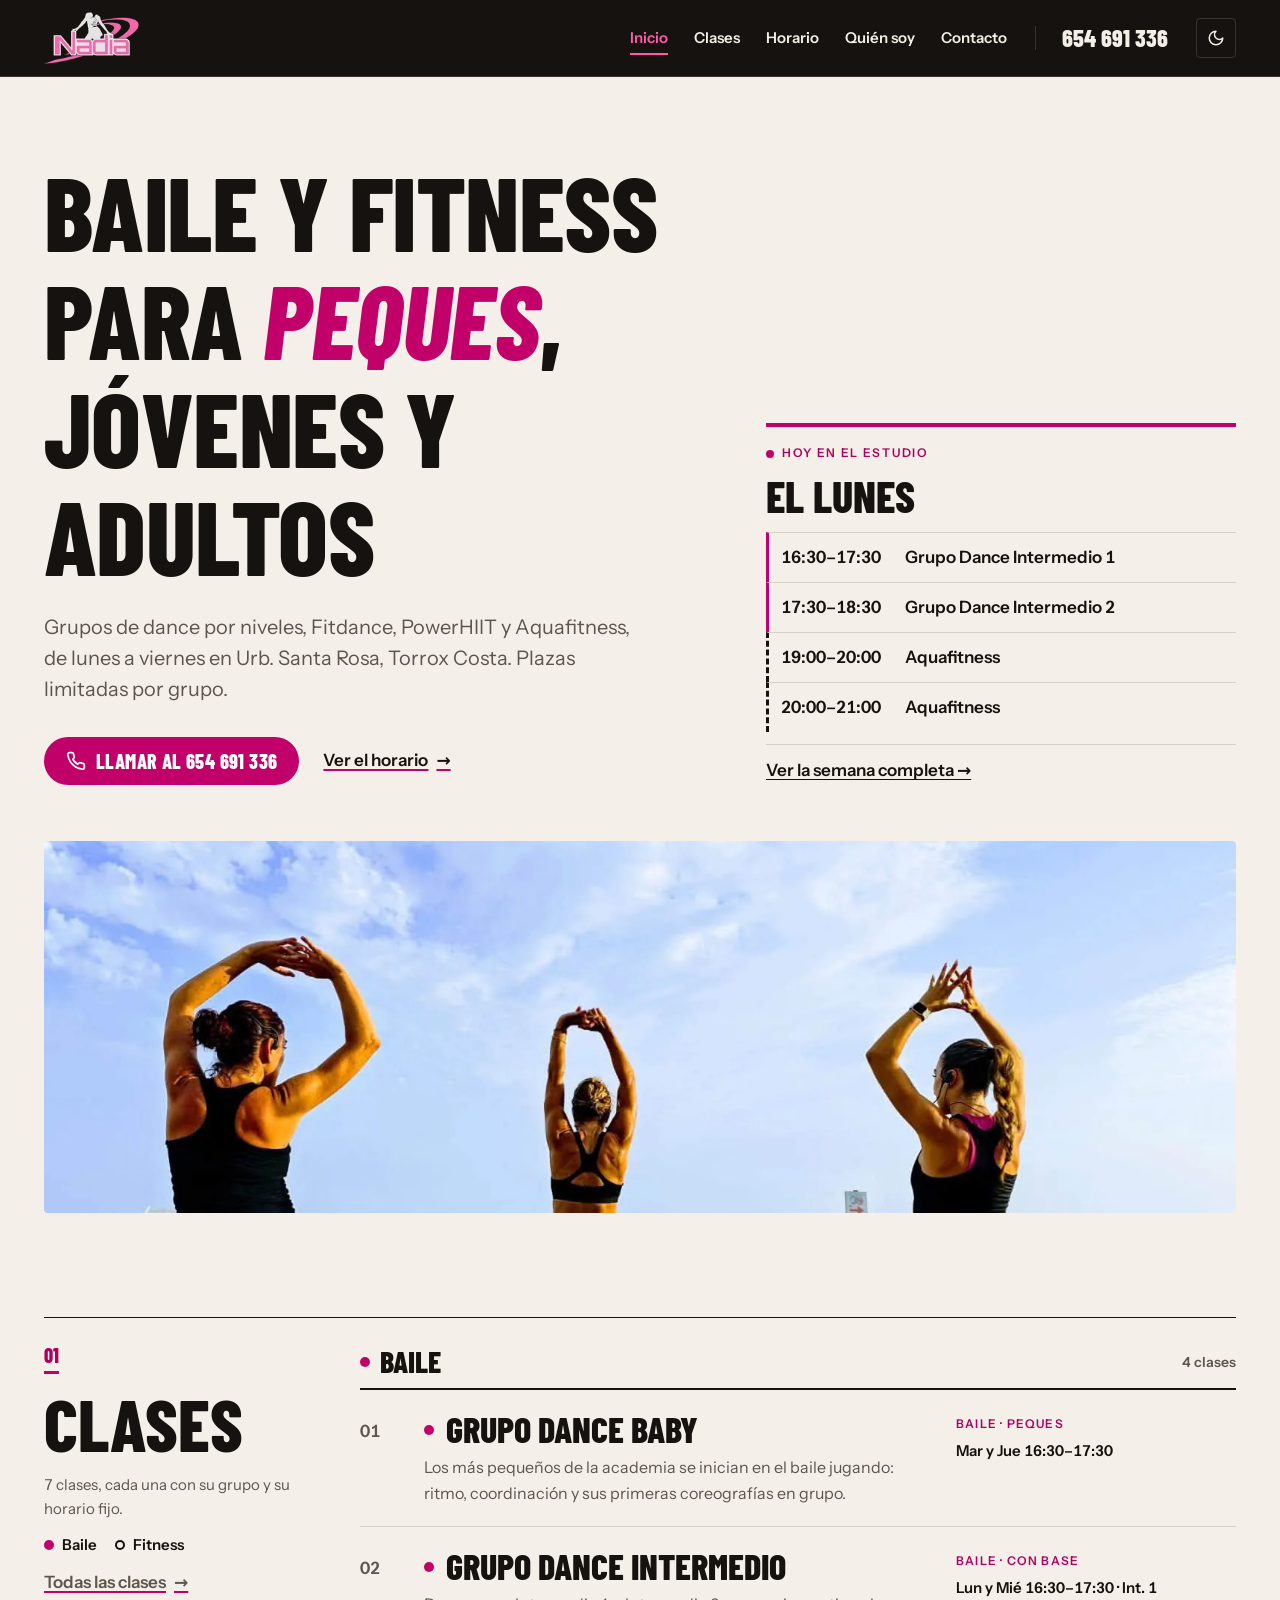
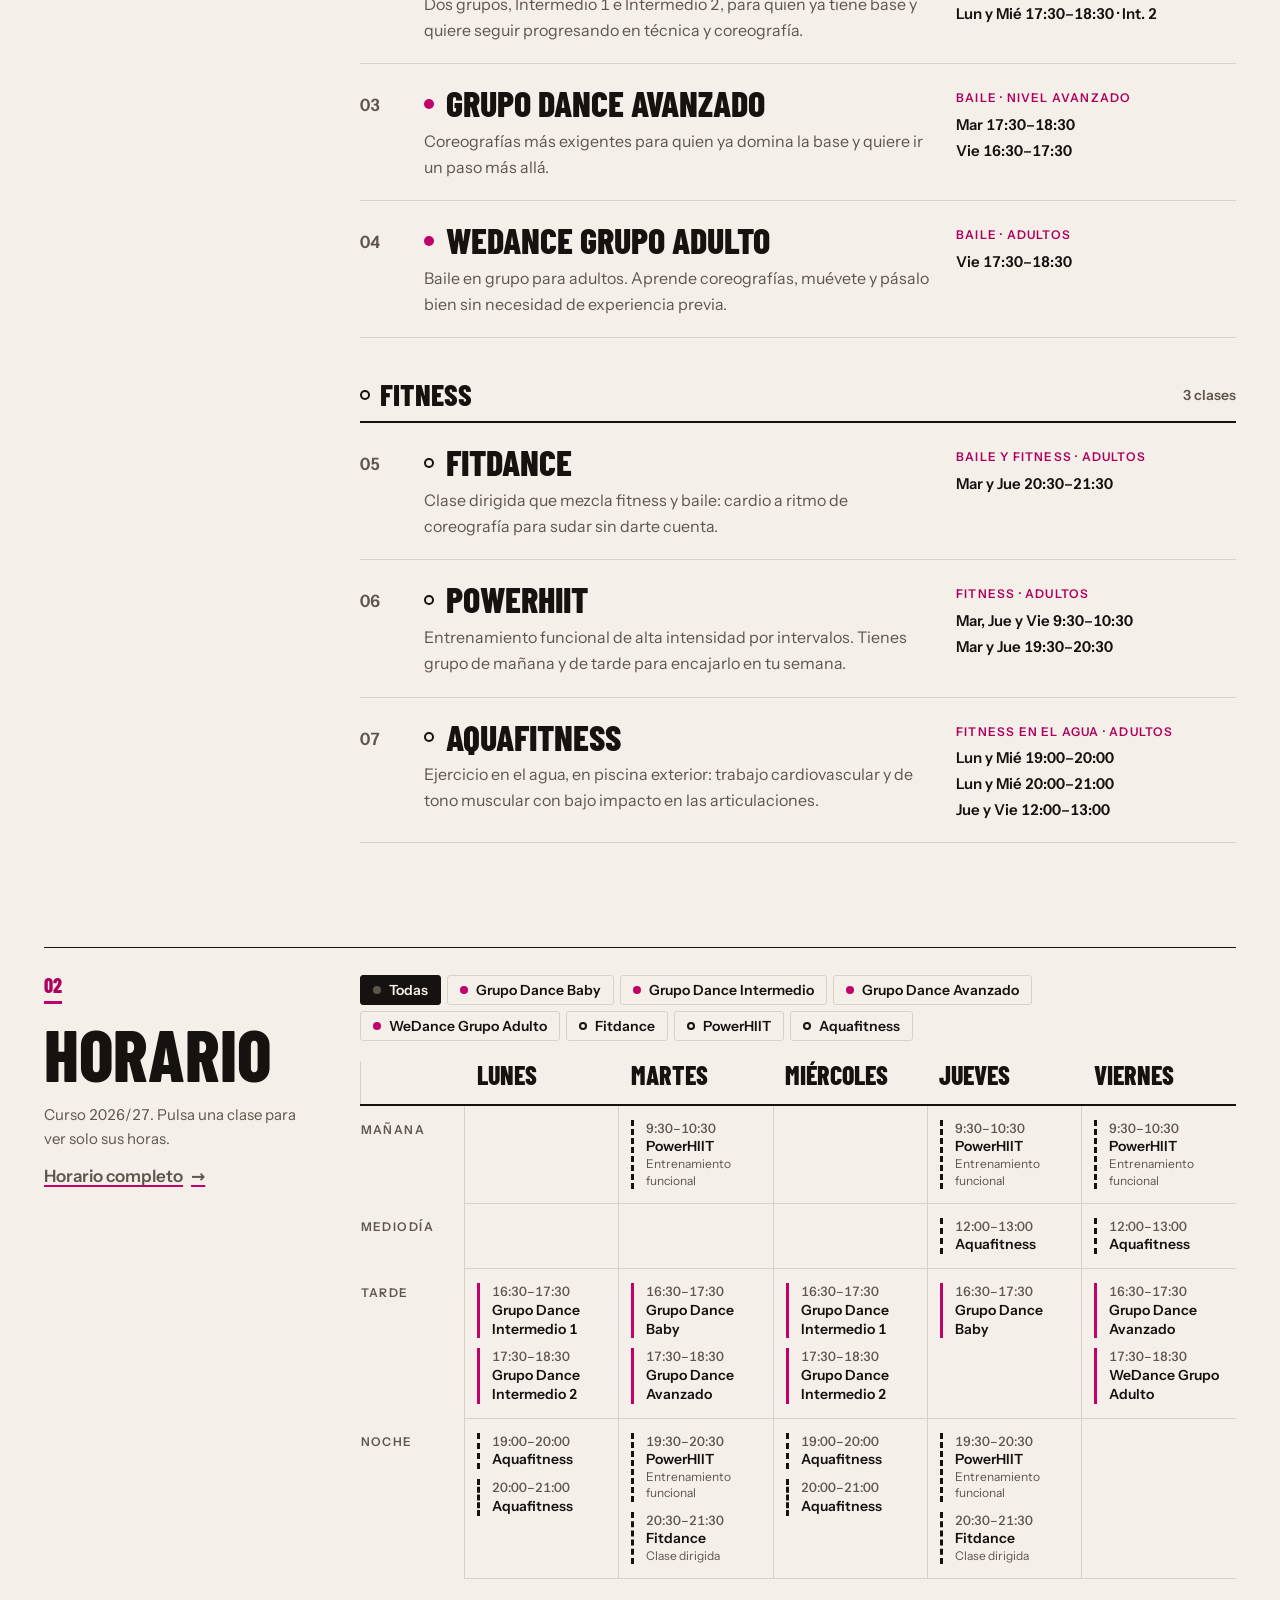
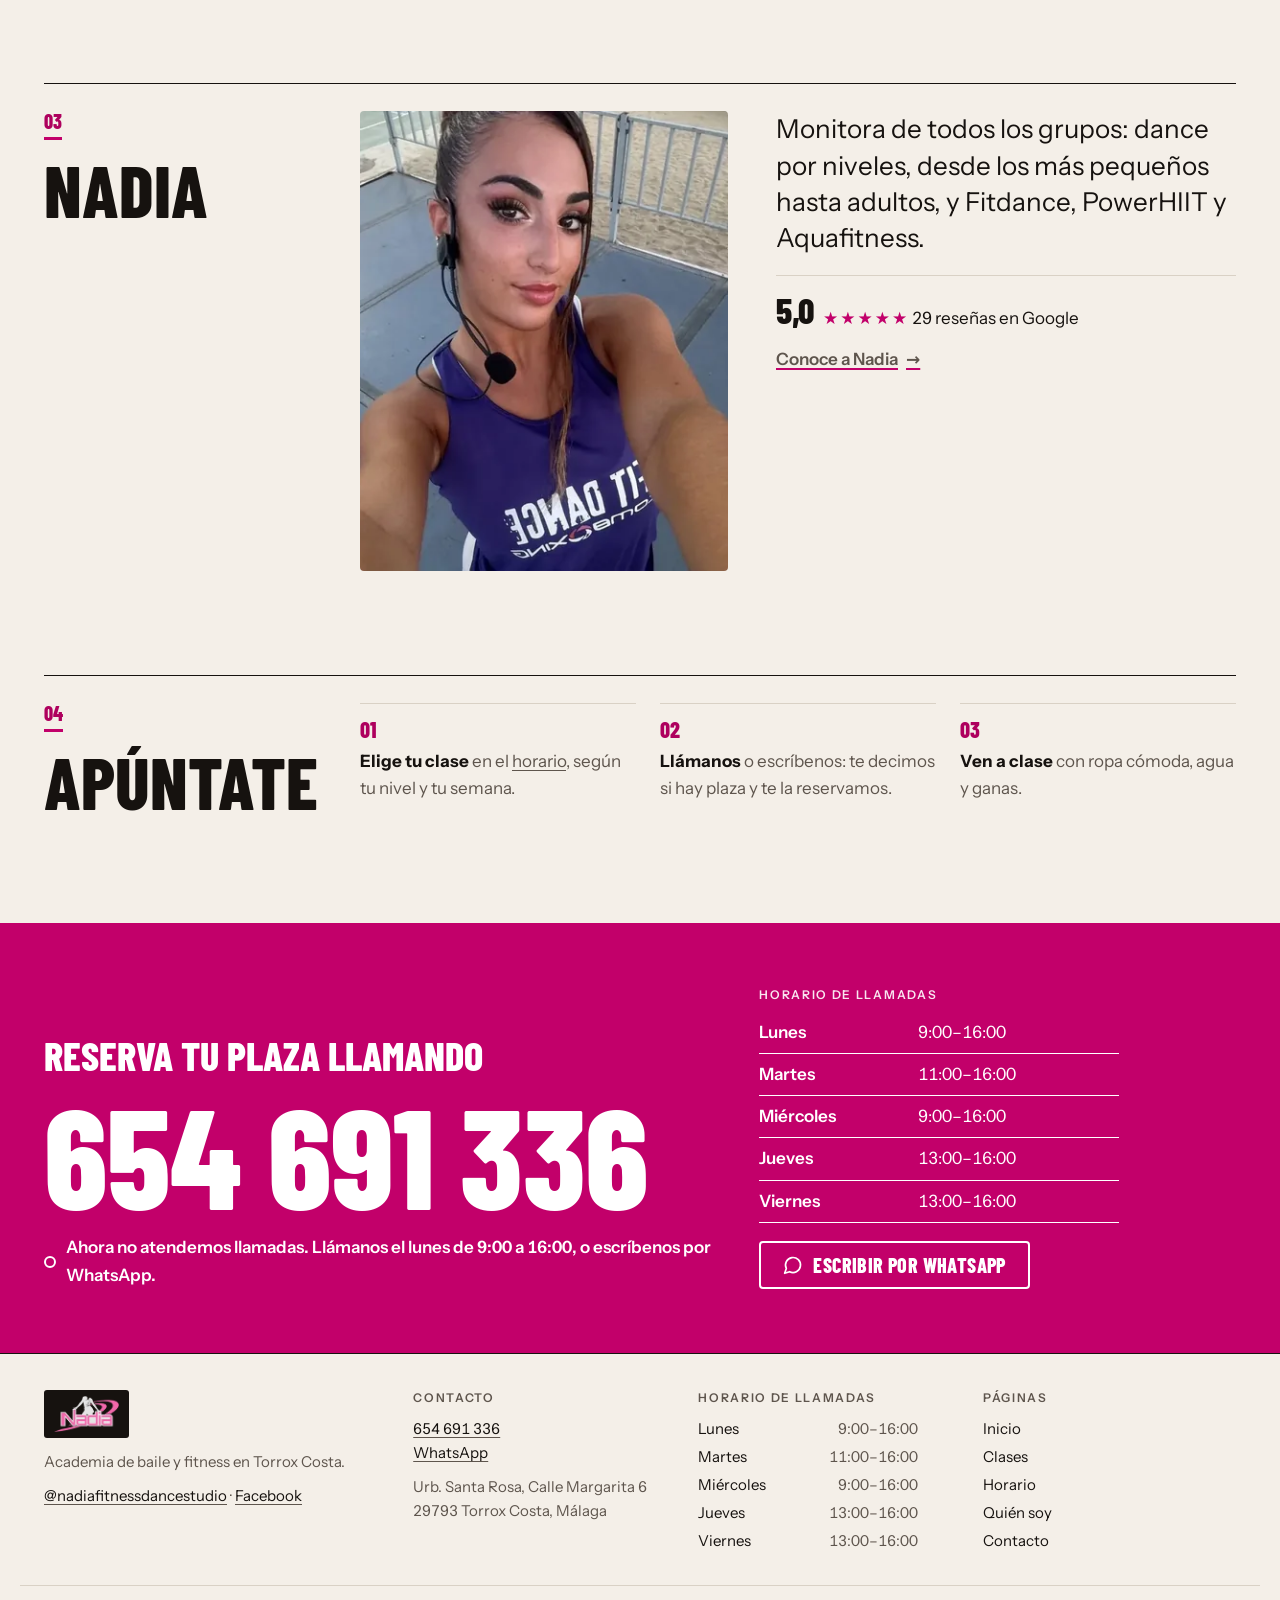
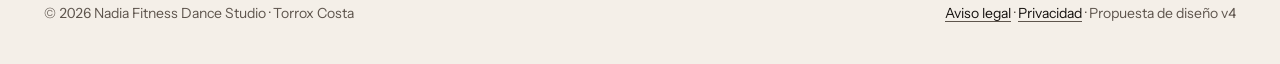
==== commit 09fe507d: "Responsive logo and photos, single render-blocking CSS Co-Authored-By: Claude Opus 5.5 <noreply@anth" ====
--- a/index.html
+++ b/index.html
@@ -26,8 +26,7 @@
 <script>document.documentElement.classList.add("js");try{var t=localStorage.getItem("nf4-theme");if(t)document.documentElement.setAttribute("data-theme",t)}catch(e){}</script>
 <link rel="preload" href="assets/fonts/barlow-condensed-800-normal-latin.woff2" as="font" type="font/woff2" crossorigin>
 <link rel="preload" href="assets/fonts/instrument-sans-normal-latin.woff2" as="font" type="font/woff2" crossorigin>
-<link rel="stylesheet" href="assets/css/fonts.css?v=1">
-<link rel="stylesheet" href="assets/css/site.css?v=2">
+<link rel="stylesheet" href="assets/css/site.css?v=3">
 <script type="application/ld+json">{"@context": "https://schema.org", "@type": "SportsActivityLocation", "name": "Nadia Fitness Dance Studio", "description": "Academia de baile y fitness en Torrox Costa: grupos de dance por niveles, Fitdance, PowerHIIT y Aquafitness.", "url": "https://negimaru.github.io/nadia-fitness-v4/", "telephone": "+34654691336", "image": "https://negimaru.github.io/nadia-fitness-v4/assets/img/og-nadia-fitness.jpg", "address": {"@type": "PostalAddress", "streetAddress": "Urb. Santa Rosa, Calle Margarita 6", "postalCode": "29793", "addressLocality": "Torrox Costa", "addressRegion": "Málaga", "addressCountry": "ES"}, "geo": {"@type": "GeoCoordinates", "latitude": 36.734952643097586, "longitude": -3.973681796403784}, "hasMap": "https://maps.app.goo.gl/jp69zpacG6Zni4Du5", "areaServed": ["Torrox", "Torrox Costa", "Nerja", "Algarrobo"], "sameAs": ["https://www.instagram.com/nadiafitnessdancestudio/", "https://www.facebook.com/profile.php?id=61571423443783"], "openingHoursSpecification": [{"@type": "OpeningHoursSpecification", "dayOfWeek": ["Monday", "Tuesday", "Wednesday", "Thursday", "Friday"], "opens": "09:30", "closes": "21:30"}], "makesOffer": [{"@type": "Offer", "itemOffered": {"@type": "Service", "name": "Grupo Dance Baby", "description": "Los más pequeños de la academia se inician en el baile jugando: ritmo, coordinación y sus primeras coreografías en grupo."}}, {"@type": "Offer", "itemOffered": {"@type": "Service", "name": "Grupo Dance Intermedio", "description": "Dos grupos, Intermedio 1 e Intermedio 2, para quien ya tiene base y quiere seguir progresando en técnica y coreografía."}}, {"@type": "Offer", "itemOffered": {"@type": "Service", "name": "Grupo Dance Avanzado", "description": "Coreografías más exigentes para quien ya domina la base y quiere ir un paso más allá."}}, {"@type": "Offer", "itemOffered": {"@type": "Service", "name": "WeDance Grupo Adulto", "description": "Baile en grupo para adultos. Aprende coreografías, muévete y pásalo bien sin necesidad de experiencia previa."}}, {"@type": "Offer", "itemOffered": {"@type": "Service", "name": "Fitdance", "description": "Clase dirigida que mezcla fitness y baile: cardio a ritmo de coreografía para sudar sin darte cuenta."}}, {"@type": "Offer", "itemOffered": {"@type": "Service", "name": "PowerHIIT", "description": "Entrenamiento funcional de alta intensidad por intervalos. Tienes grupo de mañana y de tarde para encajarlo en tu semana."}}, {"@type": "Offer", "itemOffered": {"@type": "Service", "name": "Aquafitness", "description": "Ejercicio en el agua, en piscina exterior: trabajo cardiovascular y de tono muscular con bajo impacto en las articulaciones."}}]}</script>
 <script src="assets/js/site.js?v=1" defer></script>
 </head>
@@ -35,7 +34,7 @@
 <a class="skip" href="#main">Saltar al contenido</a>
 <header class="band">
 <div class="wrap band-in">
-<a class="brand" href="./"><img src="assets/img/logo.png" alt="Nadia Fitness Dance Studio, inicio" width="110" height="60"></a>
+<a class="brand" href="./"><img src="assets/img/logo-280.webp" srcset="assets/img/logo-140.webp 140w, assets/img/logo-200.webp 200w, assets/img/logo-280.webp 280w, assets/img/logo-340.webp 340w, assets/img/logo-400.webp 400w" sizes="95px" alt="Nadia Fitness Dance Studio, inicio" width="110" height="60"></a>
 <nav class="nav" aria-label="Principal">
 <button class="burger" type="button" aria-expanded="false" aria-controls="menu" aria-label="Abrir menú"><span></span><span></span><span></span></button>
 <ul id="menu"><li><a href="./" aria-current="page"><span class="n n-blank" aria-hidden="true">00</span>Inicio</a></li><li><a href="clases/"><span class="n" aria-hidden="true">01</span>Clases</a></li><li><a href="horario/"><span class="n" aria-hidden="true">02</span>Horario</a></li><li><a href="quien-soy/"><span class="n" aria-hidden="true">03</span>Quién soy</a></li><li><a href="contacto/"><span class="n" aria-hidden="true">04</span>Contacto</a></li><li class="menu-phone"><a href="tel:+34654691336">654 691 336</a></li></ul>
@@ -142,7 +141,7 @@
 <div class="sec-label"><span class="sec-num">03</span><h2 id="nadia-title">Nadia</h2></div>
 <div class="sec-body">
 <div class="nadia">
-<img class="nadia-photo" src="assets/img/monitora-fitdance.webp" srcset="assets/img/monitora-fitdance-480.webp 480w, assets/img/monitora-fitdance.webp 840w" sizes="(max-width: 860px) 100vw, 420px" alt="Nadia, monitora de Nadia Fitness Dance Studio, con micrófono antes de una clase" width="840" height="840" loading="lazy">
+<img class="nadia-photo" src="assets/img/monitora-fitdance.webp" srcset="assets/img/monitora-fitdance-480.webp 480w, assets/img/monitora-fitdance-640.webp 640w, assets/img/monitora-fitdance.webp 840w" sizes="(max-width: 860px) 100vw, 420px" alt="Nadia, monitora de Nadia Fitness Dance Studio, con micrófono antes de una clase" width="840" height="840" loading="lazy">
 <div>
 <p class="big">Monitora de todos los grupos: dance por niveles, desde los más pequeños hasta adultos, y Fitdance, PowerHIIT y Aquafitness.</p>
 <p class="rating"><a href="https://www.google.com/maps/search/?api=1&amp;query=Nadia%20Fitness%20Dance%20Studio%20Torrox" target="_blank" rel="noopener"><b>5,0</b> <span class="stars" aria-hidden="true">★★★★★</span> 29 reseñas en Google<span class="sr-only"> (se abre en otra pestaña)</span></a></p>
@@ -178,7 +177,7 @@
 </main>
 <footer class="foot">
 <div class="wrap foot-grid">
-<div><img class="foot-logo" src="assets/img/logo.png" alt="" width="110" height="60" loading="lazy">
+<div><img class="foot-logo" src="assets/img/logo-280.webp" srcset="assets/img/logo-140.webp 140w, assets/img/logo-200.webp 200w, assets/img/logo-280.webp 280w, assets/img/logo-340.webp 340w, assets/img/logo-400.webp 400w" sizes="95px" alt="" width="110" height="60" loading="lazy">
 <p>Academia de baile y fitness en Torrox Costa.</p>
 <p><a href="https://www.instagram.com/nadiafitnessdancestudio/" target="_blank" rel="noopener">@nadiafitnessdancestudio<span class="sr-only"> (se abre en otra pestaña)</span></a> · <a href="https://www.facebook.com/profile.php?id=61571423443783" target="_blank" rel="noopener">Facebook<span class="sr-only"> (se abre en otra pestaña)</span></a></p></div>
 <div><h2 class="label">Contacto</h2><p><a href="tel:+34654691336">654 691 336</a><br><a href="https://wa.me/34654691336?text=%C2%A1Hola%21%20Quiero%20informaci%C3%B3n%20sobre%20las%20clases." target="_blank" rel="noopener">WhatsApp<span class="sr-only"> (se abre en otra pestaña)</span></a></p>
--- a/assets/css/site.css
+++ b/assets/css/site.css
@@ -1,3 +1,61 @@
+/* Self-hosted fonts (SIL Open Font License 1.1): Barlow Condensed 800 (display), Instrument Sans (text). */
+/* latin-ext */
+@font-face {
+  font-family: 'Barlow Condensed';
+  font-style: italic;
+  font-weight: 800;
+  font-display: swap;
+  src: url(../fonts/barlow-condensed-800-italic-latin-ext.woff2) format('woff2');
+  unicode-range: U+0100-02BA, U+02BD-02C5, U+02C7-02CC, U+02CE-02D7, U+02DD-02FF, U+0304, U+0308, U+0329, U+1D00-1DBF, U+1E00-1E9F, U+1EF2-1EFF, U+2020, U+20A0-20AB, U+20AD-20C4, U+2113, U+2C60-2C7F, U+A720-A7FF;
+}
+/* latin */
+@font-face {
+  font-family: 'Barlow Condensed';
+  font-style: italic;
+  font-weight: 800;
+  font-display: swap;
+  src: url(../fonts/barlow-condensed-800-italic-latin.woff2) format('woff2');
+  unicode-range: U+0000-00FF, U+0131, U+0152-0153, U+02BB-02BC, U+02C6, U+02DA, U+02DC, U+0304, U+0308, U+0329, U+2000-206F, U+20AC, U+2122, U+2191, U+2193, U+2212, U+2215, U+FEFF, U+FFFD;
+}
+/* latin-ext */
+@font-face {
+  font-family: 'Barlow Condensed';
+  font-style: normal;
+  font-weight: 800;
+  font-display: swap;
+  src: url(../fonts/barlow-condensed-800-normal-latin-ext.woff2) format('woff2');
+  unicode-range: U+0100-02BA, U+02BD-02C5, U+02C7-02CC, U+02CE-02D7, U+02DD-02FF, U+0304, U+0308, U+0329, U+1D00-1DBF, U+1E00-1E9F, U+1EF2-1EFF, U+2020, U+20A0-20AB, U+20AD-20C4, U+2113, U+2C60-2C7F, U+A720-A7FF;
+}
+/* latin */
+@font-face {
+  font-family: 'Barlow Condensed';
+  font-style: normal;
+  font-weight: 800;
+  font-display: swap;
+  src: url(../fonts/barlow-condensed-800-normal-latin.woff2) format('woff2');
+  unicode-range: U+0000-00FF, U+0131, U+0152-0153, U+02BB-02BC, U+02C6, U+02DA, U+02DC, U+0304, U+0308, U+0329, U+2000-206F, U+20AC, U+2122, U+2191, U+2193, U+2212, U+2215, U+FEFF, U+FFFD;
+}
+/* latin-ext */
+@font-face {
+  font-family: 'Instrument Sans';
+  font-style: normal;
+  font-weight: 400 700;
+  font-stretch: 100%;
+  font-display: swap;
+  src: url(../fonts/instrument-sans-normal-latin-ext.woff2) format('woff2');
+  unicode-range: U+0100-02BA, U+02BD-02C5, U+02C7-02CC, U+02CE-02D7, U+02DD-02FF, U+0304, U+0308, U+0329, U+1D00-1DBF, U+1E00-1E9F, U+1EF2-1EFF, U+2020, U+20A0-20AB, U+20AD-20C4, U+2113, U+2C60-2C7F, U+A720-A7FF;
+}
+/* latin */
+@font-face {
+  font-family: 'Instrument Sans';
+  font-style: normal;
+  font-weight: 400 700;
+  font-stretch: 100%;
+  font-display: swap;
+  src: url(../fonts/instrument-sans-normal-latin.woff2) format('woff2');
+  unicode-range: U+0000-00FF, U+0131, U+0152-0153, U+02BB-02BC, U+02C6, U+02DA, U+02DC, U+0304, U+0308, U+0329, U+2000-206F, U+20AC, U+2122, U+2191, U+2193, U+2212, U+2215, U+FEFF, U+FFFD;
+}
+
 /* Nadia Fitness Dance Studio — v4. Read DESIGN.md first; use only these tokens. */
 
 :root {
